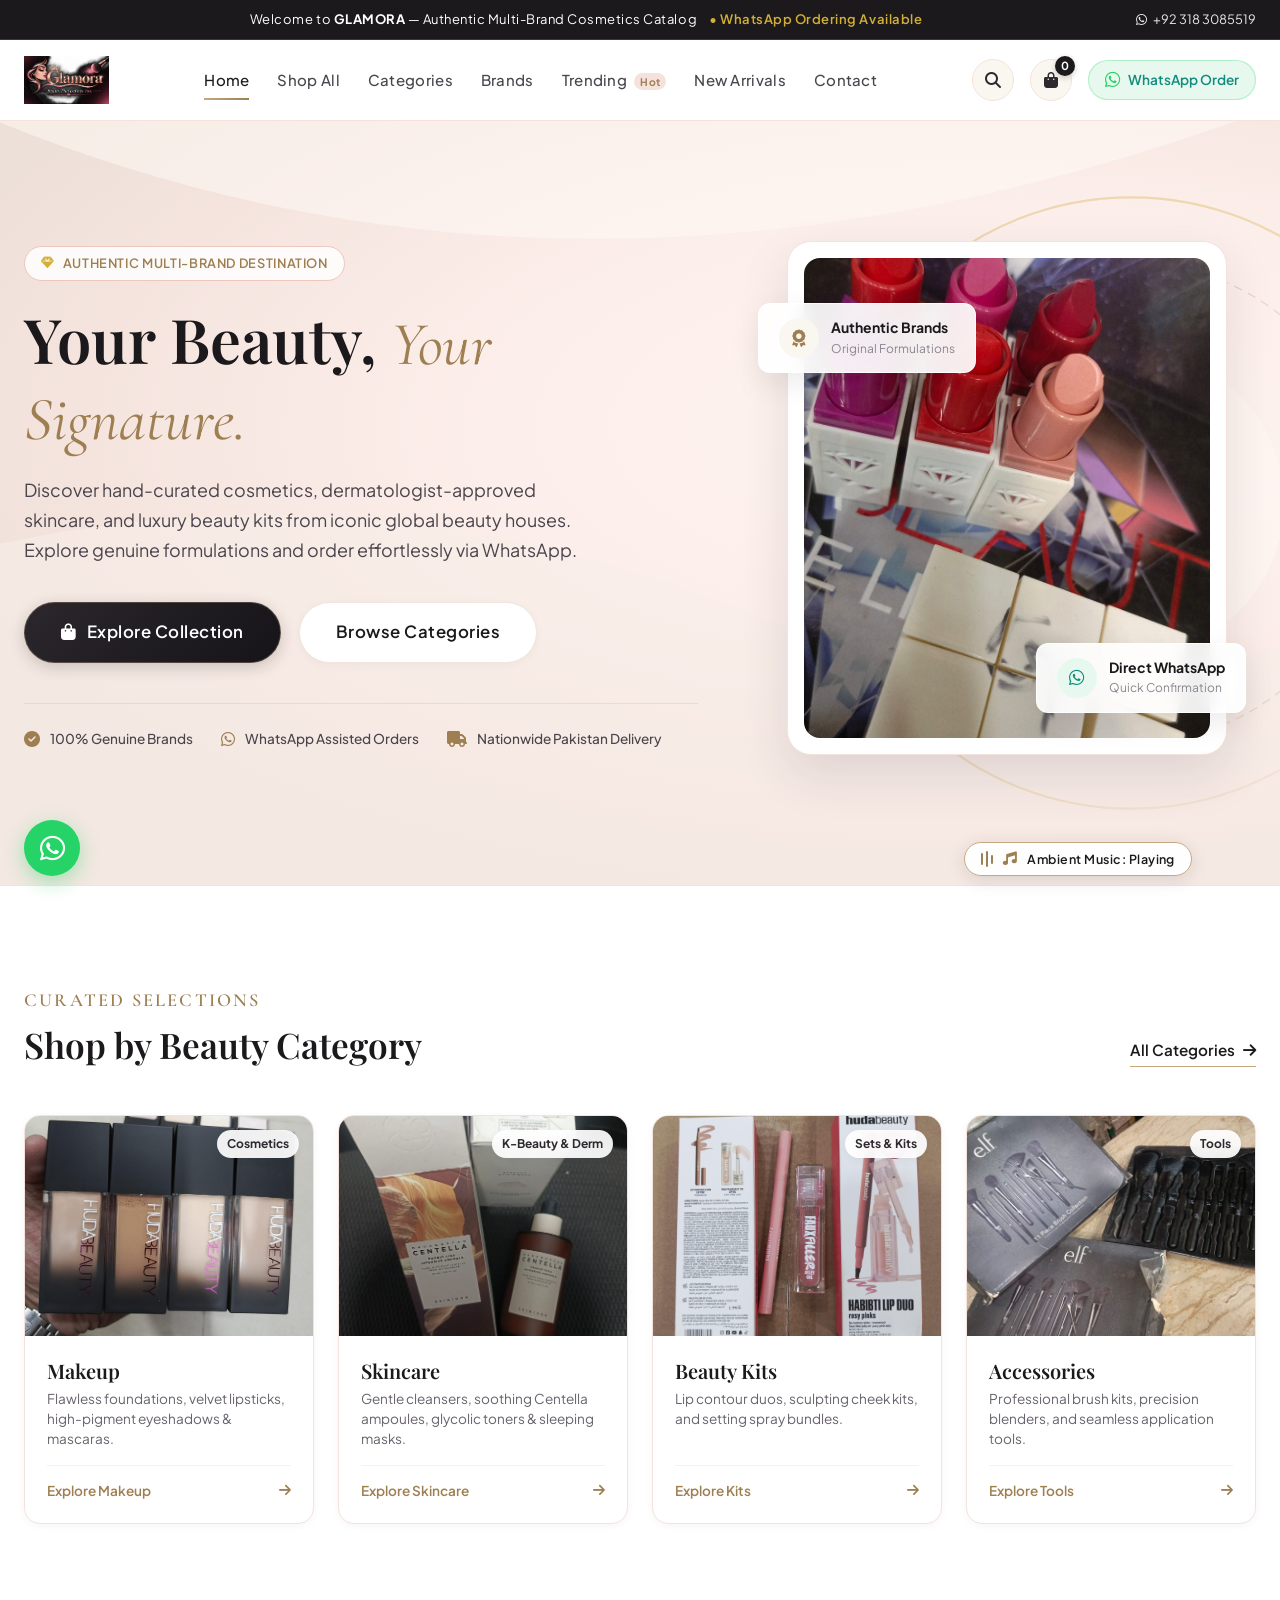
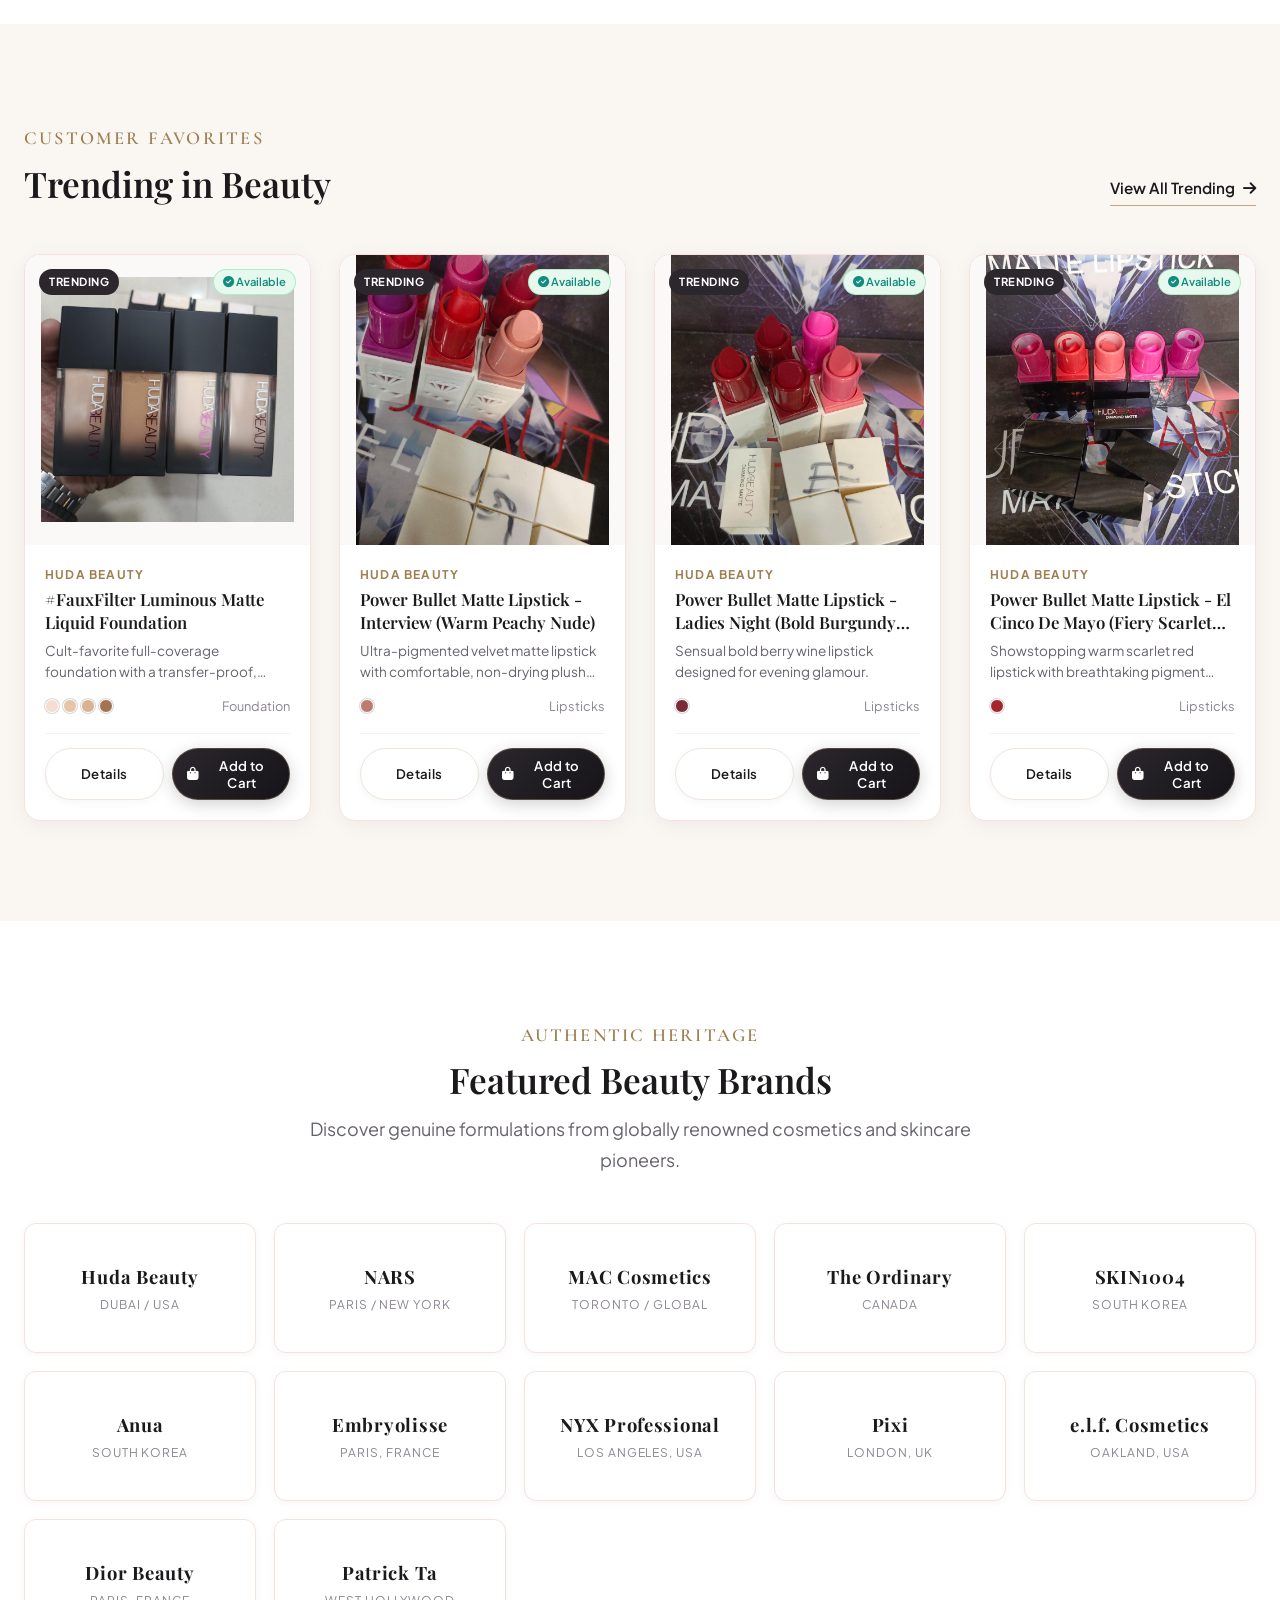
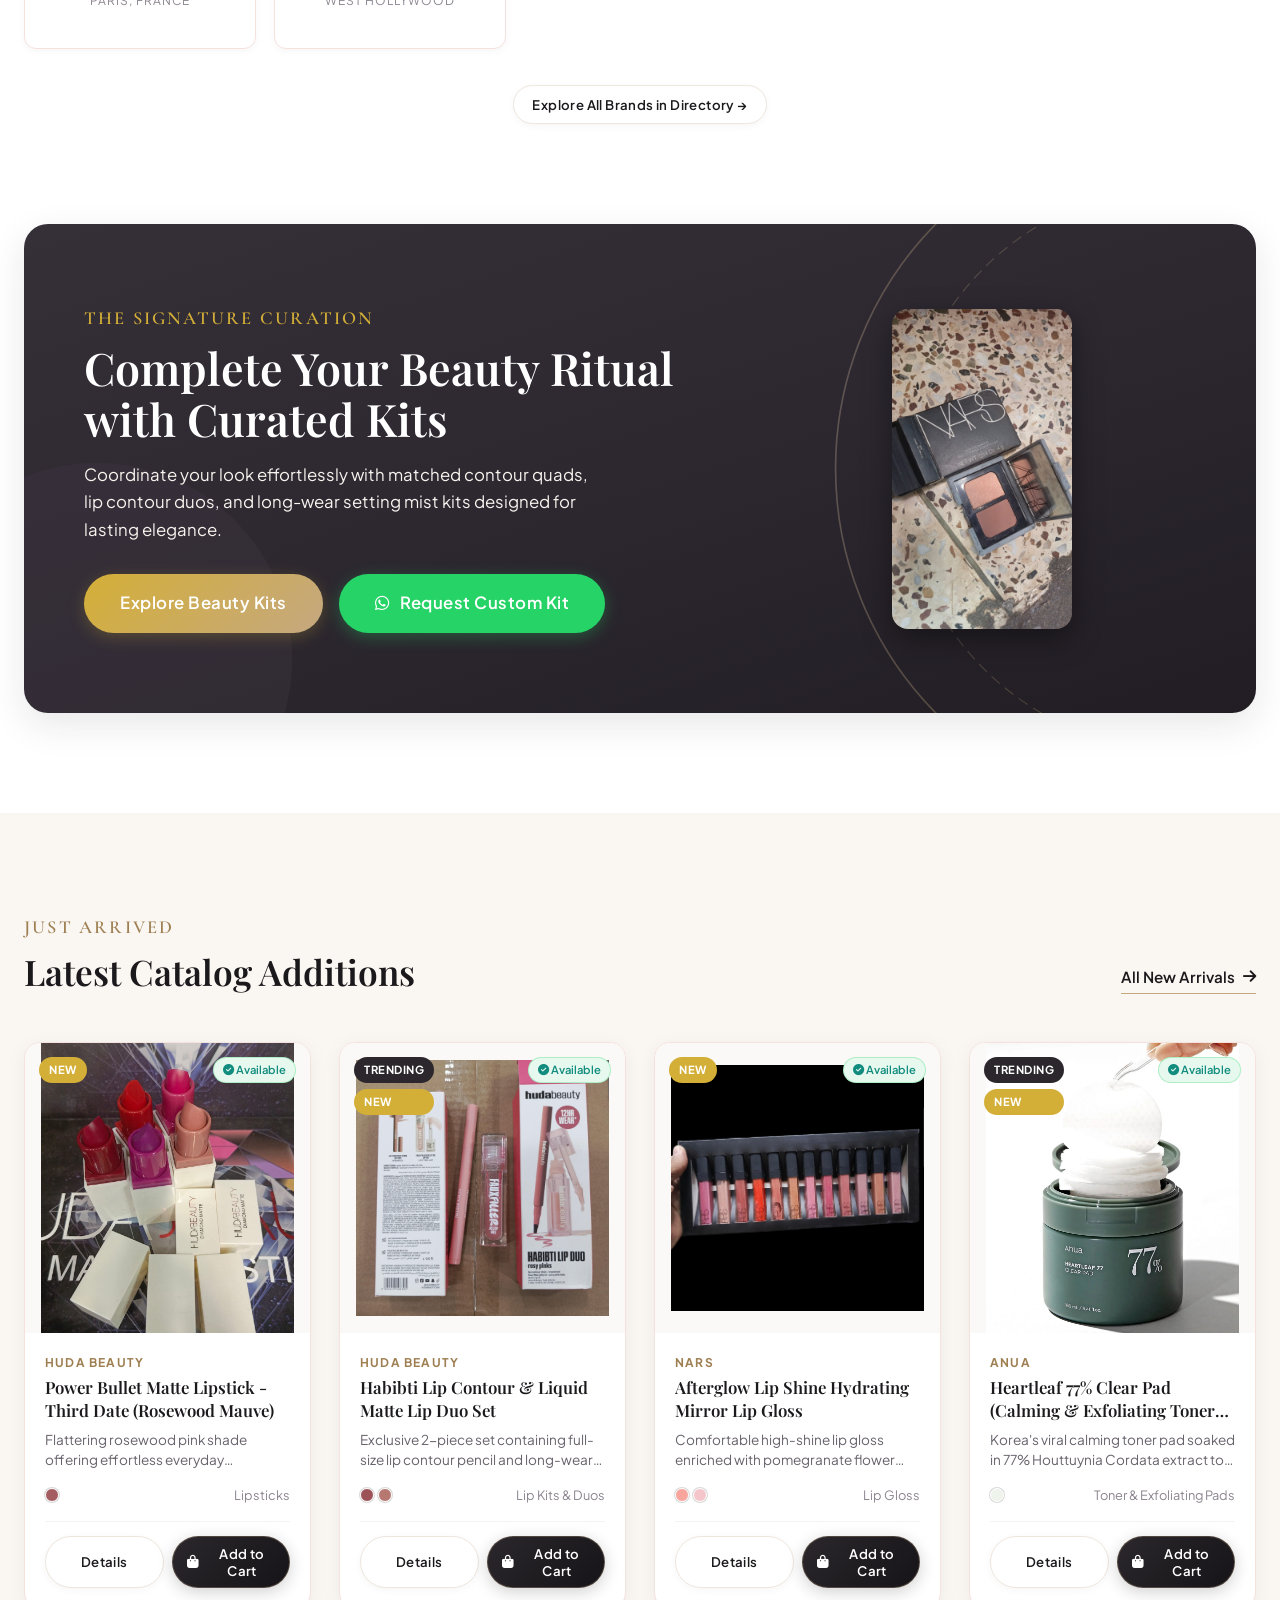
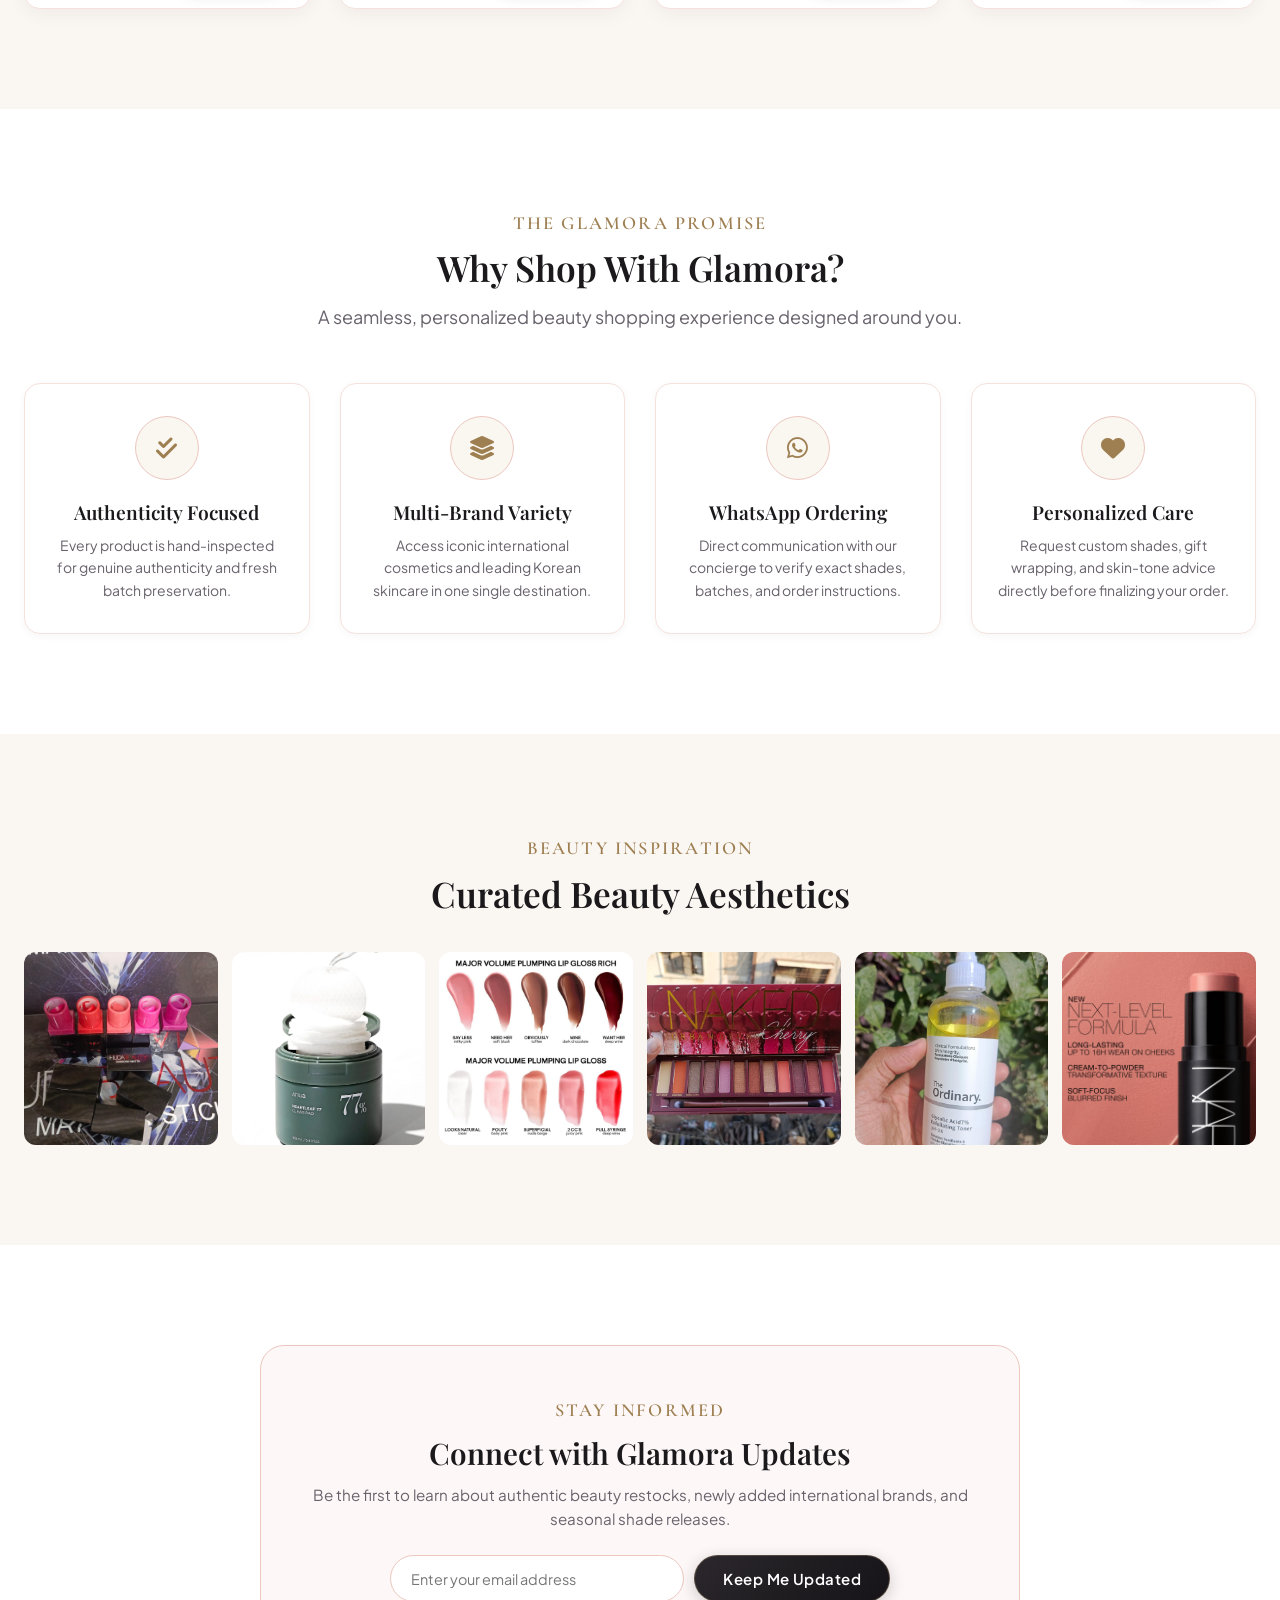
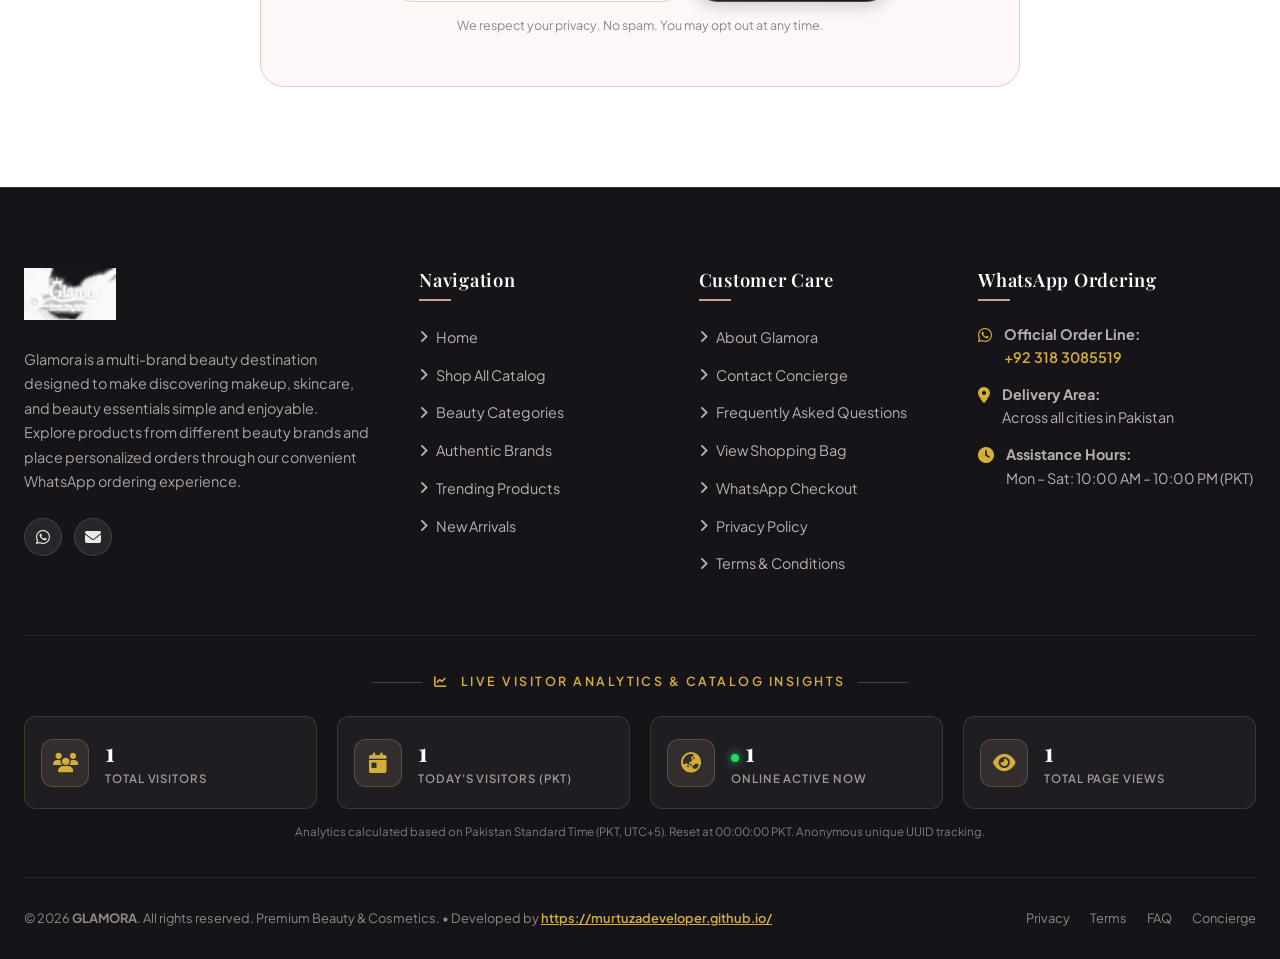
==== index.html @ 82dc7c9f "Deploy Glamora — Premium Beauty & Cosmetics e-commerce website to GitHub Pages" ====
<!DOCTYPE html>
<html lang="en">
<head>
  <meta charset="UTF-8">
  <meta name="viewport" content="width=device-width, initial-scale=1.0">
  <title>GLAMORA &mdash; Discover Your Beauty. Express Your Elegance.</title>
  <meta name="description" content="Glamora is Pakistan's premier multi-brand beauty destination. Explore genuine makeup, skincare, and beauty kits with personalized WhatsApp ordering.">
  <meta name="keywords" content="Glamora, beauty, cosmetics, makeup, skincare, Pakistan cosmetics, Huda Beauty, NARS, L'Oreal, authentic makeup, WhatsApp ordering">
  <meta name="author" content="Glamora Beauty">

  <!-- Open Graph / Social Sharing -->
  <meta property="og:type" content="website">
  <meta property="og:title" content="GLAMORA — Premium Beauty & Cosmetics">
  <meta property="og:description" content="Explore genuine makeup, skincare, and beauty kits with convenient WhatsApp ordering across Pakistan.">
  <meta property="og:image" content="assets/logo/glamora-logo.png">

  <!-- Favicon -->
  <link rel="icon" type="image/svg+xml" href="assets/products/placeholder.svg">

  <!-- Stylesheets -->
  <link rel="stylesheet" href="https://cdnjs.cloudflare.com/ajax/libs/font-awesome/6.5.1/css/all.min.css">
  <link rel="stylesheet" href="css/style.css">
  <link rel="stylesheet" href="css/components.css">
  <link rel="stylesheet" href="css/responsive.css">
  <link rel="stylesheet" href="css/animations.css">
</head>
<body>

  <!-- Announcement Bar -->
  <aside class="announcement-bar" aria-label="Announcement">
    <div class="container">
      <div class="announcement-text">
        <i class="fas fa-sparkles"></i>
        <span>Welcome to <strong>GLAMORA</strong> &mdash; Authentic Multi-Brand Cosmetics Catalog</span>
        <span class="gold-text">&bull; WhatsApp Ordering Available</span>
      </div>
      <div class="announcement-contact">
        <a href="https://wa.me/923183085519" target="_blank" rel="noopener noreferrer">
          <i class="fab fa-whatsapp"></i> +92 318 3085519
        </a>
      </div>
    </div>
  </aside>

  <!-- Site Header & Navigation -->
  <header class="site-header" role="banner">
    <div class="container header-container">
      <!-- Logo -->
      <a href="index.html" class="site-logo" aria-label="Glamora Home">
        <img src="assets/logo/glamora-logo.png" alt="Glamora Beauty" onerror="this.style.display='none'; document.getElementById('logo-fallback').style.display='flex';">
        <div id="logo-fallback" class="logo-fallback-text" style="display: none;">
          <span class="brand-name">GLAMORA</span>
          <span class="brand-tagline">Cosmetics</span>
        </div>
      </a>

      <!-- Desktop Navigation Menu -->
      <nav class="nav-menu" role="navigation" aria-label="Main Navigation">
        <a href="index.html" class="nav-link active">Home</a>
        <a href="shop.html" class="nav-link">Shop All</a>
        <a href="categories.html" class="nav-link">Categories</a>
        <a href="brands.html" class="nav-link">Brands</a>
        <a href="trending.html" class="nav-link">Trending <span class="badge-nav">Hot</span></a>
        <a href="new-arrivals.html" class="nav-link">New Arrivals</a>
        <a href="contact.html" class="nav-link">Contact</a>
      </nav>

      <!-- Header Actions -->
      <div class="header-actions">
        <!-- Search Trigger -->
        <button type="button" class="header-action-btn btn-open-search" aria-label="Search beauty products">
          <i class="fas fa-search"></i>
        </button>

        <!-- Shopping Cart Trigger -->
        <a href="cart.html" class="header-action-btn" aria-label="Shopping Bag">
          <i class="fas fa-shopping-bag"></i>
          <span class="cart-badge">0</span>
        </a>

        <!-- WhatsApp Direct Pill -->
        <a href="https://wa.me/923183085519" target="_blank" rel="noopener noreferrer" class="btn-whatsapp-header" title="Chat on WhatsApp">
          <i class="fab fa-whatsapp"></i>
          <span>WhatsApp Order</span>
        </a>

        <!-- Mobile Hamburger Toggle -->
        <button type="button" class="mobile-nav-toggle" aria-label="Toggle navigation menu">
          <span></span>
          <span></span>
          <span></span>
        </button>
      </div>
    </div>
  </header>

  <!-- Mobile Drawer Overlay -->
  <div class="mobile-drawer-overlay"></div>

  <!-- Hero Section -->
  <section class="hero-section" aria-label="Hero Introduction">
    <div class="container">
      <div class="hero-grid">
        <div class="hero-content">
          <div class="hero-badge">
            <i class="fas fa-gem"></i> Authentic Multi-Brand Destination
          </div>
          <h1 class="hero-title">
            Your Beauty, <em>Your Signature.</em>
          </h1>
          <p class="hero-description">
            Discover hand-curated cosmetics, dermatologist-approved skincare, and luxury beauty kits from iconic global beauty houses. Explore genuine formulations and order effortlessly via WhatsApp.
          </p>
          <div class="hero-actions">
            <a href="shop.html" class="btn btn-primary btn-lg">
              <i class="fas fa-shopping-bag"></i> Explore Collection
            </a>
            <a href="categories.html" class="btn btn-secondary btn-lg">
              Browse Categories
            </a>
          </div>
          <div class="hero-features-strip">
            <div class="hero-feature-item">
              <i class="fas fa-check-circle"></i>
              <span>100% Genuine Brands</span>
            </div>
            <div class="hero-feature-item">
              <i class="fab fa-whatsapp"></i>
              <span>WhatsApp Assisted Orders</span>
            </div>
            <div class="hero-feature-item">
              <i class="fas fa-truck"></i>
              <span>Nationwide Pakistan Delivery</span>
            </div>
          </div>
        </div>

        <div class="hero-visual">
          <div class="hero-image-card">
            <img src="assets/products/makeup/huda-beauty-power-bullet-matte-lipstick-shade-01.jpeg" alt="Glamora Luxury Beauty Presentation" onerror="this.onerror=null; this.src='assets/products/placeholder.svg';">
            
            <!-- Floating Badges -->
            <div class="floating-glass-badge floating-badge-1">
              <div class="floating-icon-wrap gold">
                <i class="fas fa-award"></i>
              </div>
              <div class="floating-text-wrap">
                <h4>Authentic Brands</h4>
                <p>Original Formulations</p>
              </div>
            </div>

            <div class="floating-glass-badge floating-badge-2">
              <div class="floating-icon-wrap green">
                <i class="fab fa-whatsapp"></i>
              </div>
              <div class="floating-text-wrap">
                <h4>Direct WhatsApp</h4>
                <p>Quick Confirmation</p>
              </div>
            </div>
          </div>
        </div>
      </div>
    </div>
  </section>

  <!-- Shop by Category Section -->
  <section class="section" aria-label="Shop by Category">
    <div class="container">
      <div class="section-header-flex">
        <div class="section-header-title">
          <span class="subheading">Curated Selections</span>
          <h2 class="heading-2">Shop by Beauty Category</h2>
        </div>
        <a href="categories.html" class="view-all-link">
          All Categories <i class="fas fa-arrow-right"></i>
        </a>
      </div>

      <div class="category-grid">
        <!-- Makeup -->
        <a href="shop.html?category=makeup" class="category-card">
          <div class="category-image-wrapper">
            <img src="assets/products/makeup/huda-beauty-fauxfilter-luminous-matte-foundation.jpeg" alt="Makeup Collection" loading="lazy">
            <span class="category-badge-count">Cosmetics</span>
          </div>
          <div class="category-card-body">
            <h3 class="category-card-title">Makeup</h3>
            <p class="category-card-tagline">Flawless foundations, velvet lipsticks, high-pigment eyeshadows & mascaras.</p>
            <div class="category-card-footer">
              <span>Explore Makeup</span>
              <i class="fas fa-arrow-right"></i>
            </div>
          </div>
        </a>

        <!-- Skincare -->
        <a href="shop.html?category=skincare" class="category-card">
          <div class="category-image-wrapper">
            <img src="assets/products/skincare/skin1004-centella-probio-cica-ampoule.jpeg" alt="Skincare Formulations" loading="lazy">
            <span class="category-badge-count">K-Beauty & Derm</span>
          </div>
          <div class="category-card-body">
            <h3 class="category-card-title">Skincare</h3>
            <p class="category-card-tagline">Gentle cleansers, soothing Centella ampoules, glycolic toners & sleeping masks.</p>
            <div class="category-card-footer">
              <span>Explore Skincare</span>
              <i class="fas fa-arrow-right"></i>
            </div>
          </div>
        </a>

        <!-- Beauty Kits -->
        <a href="shop.html?category=beauty-kits" class="category-card">
          <div class="category-image-wrapper">
            <img src="assets/products/beauty-kits/huda-beauty-habibti-liquid-matte-lip-duo.jpeg" alt="Beauty Kits & Duos" loading="lazy">
            <span class="category-badge-count">Sets & Kits</span>
          </div>
          <div class="category-card-body">
            <h3 class="category-card-title">Beauty Kits</h3>
            <p class="category-card-tagline">Lip contour duos, sculpting cheek kits, and setting spray bundles.</p>
            <div class="category-card-footer">
              <span>Explore Kits</span>
              <i class="fas fa-arrow-right"></i>
            </div>
          </div>
        </a>

        <!-- Beauty Accessories -->
        <a href="shop.html?category=accessories" class="category-card">
          <div class="category-image-wrapper">
            <img src="assets/products/accessories/elf-professional-brush-kit.jpeg" alt="Beauty Accessories & Brushes" loading="lazy">
            <span class="category-badge-count">Tools</span>
          </div>
          <div class="category-card-body">
            <h3 class="category-card-title">Accessories</h3>
            <p class="category-card-tagline">Professional brush kits, precision blenders, and seamless application tools.</p>
            <div class="category-card-footer">
              <span>Explore Tools</span>
              <i class="fas fa-arrow-right"></i>
            </div>
          </div>
        </a>
      </div>
    </div>
  </section>

  <!-- Trending Products Section -->
  <section class="section section-alt" aria-label="Trending Products">
    <div class="container">
      <div class="section-header-flex">
        <div class="section-header-title">
          <span class="subheading">Customer Favorites</span>
          <h2 class="heading-2">Trending in Beauty</h2>
        </div>
        <a href="trending.html" class="view-all-link">
          View All Trending <i class="fas fa-arrow-right"></i>
        </a>
      </div>

      <div class="product-grid" id="home-trending-grid">
        <!-- Rendered dynamically via js/products.js -->
        <div class="shimmer-skeleton" style="height: 380px; border-radius: var(--radius-lg);"></div>
        <div class="shimmer-skeleton" style="height: 380px; border-radius: var(--radius-lg);"></div>
        <div class="shimmer-skeleton" style="height: 380px; border-radius: var(--radius-lg);"></div>
        <div class="shimmer-skeleton" style="height: 380px; border-radius: var(--radius-lg);"></div>
      </div>
    </div>
  </section>

  <!-- Featured Brands Showcase -->
  <section class="section" aria-label="Featured Brands">
    <div class="container">
      <div class="section-header text-center" style="max-width: 680px; margin: 0 auto 48px;">
        <span class="subheading">Authentic Heritage</span>
        <h2 class="heading-2" style="margin-bottom: 12px;">Featured Beauty Brands</h2>
        <p class="text-lead">Discover genuine formulations from globally renowned cosmetics and skincare pioneers.</p>
      </div>

      <div class="brands-showcase-grid">
        <a href="shop.html?brand=huda-beauty" class="brand-card-item">
          <div class="brand-card-name">Huda Beauty</div>
          <div class="brand-card-origin">Dubai / USA</div>
        </a>
        <a href="shop.html?brand=nars" class="brand-card-item">
          <div class="brand-card-name">NARS</div>
          <div class="brand-card-origin">Paris / New York</div>
        </a>
        <a href="shop.html?brand=mac-cosmetics" class="brand-card-item">
          <div class="brand-card-name">MAC Cosmetics</div>
          <div class="brand-card-origin">Toronto / Global</div>
        </a>
        <a href="shop.html?brand=the-ordinary" class="brand-card-item">
          <div class="brand-card-name">The Ordinary</div>
          <div class="brand-card-origin">Canada</div>
        </a>
        <a href="shop.html?brand=skin1004" class="brand-card-item">
          <div class="brand-card-name">SKIN1004</div>
          <div class="brand-card-origin">South Korea</div>
        </a>
        <a href="shop.html?brand=anua" class="brand-card-item">
          <div class="brand-card-name">Anua</div>
          <div class="brand-card-origin">South Korea</div>
        </a>
        <a href="shop.html?brand=embryolisse" class="brand-card-item">
          <div class="brand-card-name">Embryolisse</div>
          <div class="brand-card-origin">Paris, France</div>
        </a>
        <a href="shop.html?brand=nyx-professional-makeup" class="brand-card-item">
          <div class="brand-card-name">NYX Professional</div>
          <div class="brand-card-origin">Los Angeles, USA</div>
        </a>
        <a href="shop.html?brand=pixi" class="brand-card-item">
          <div class="brand-card-name">Pixi</div>
          <div class="brand-card-origin">London, UK</div>
        </a>
        <a href="shop.html?brand=elf-cosmetics" class="brand-card-item">
          <div class="brand-card-name">e.l.f. Cosmetics</div>
          <div class="brand-card-origin">Oakland, USA</div>
        </a>
        <a href="shop.html?brand=dior" class="brand-card-item">
          <div class="brand-card-name">Dior Beauty</div>
          <div class="brand-card-origin">Paris, France</div>
        </a>
        <a href="shop.html?brand=patrick-ta" class="brand-card-item">
          <div class="brand-card-name">Patrick Ta</div>
          <div class="brand-card-origin">West Hollywood</div>
        </a>
      </div>

      <div style="text-align: center; margin-top: 36px;">
        <a href="brands.html" class="btn btn-secondary btn-sm">Explore All Brands in Directory &rarr;</a>
      </div>
    </div>
  </section>

  <!-- Curated Beauty Collection Banner -->
  <section class="section" style="padding-top: 0;" aria-label="Curated Collection">
    <div class="container">
      <div class="curated-banner">
        <div class="curated-banner-grid">
          <div>
            <span class="subheading" style="color: var(--color-gold-bright);">The Signature Curation</span>
            <h2>Complete Your Beauty Ritual with Curated Kits</h2>
            <p>
              Coordinate your look effortlessly with matched contour quads, lip contour duos, and long-wear setting mist kits designed for lasting elegance.
            </p>
            <div class="curated-banner-actions">
              <a href="shop.html?category=beauty-kits" class="btn btn-gold btn-lg">Explore Beauty Kits</a>
              <a href="https://wa.me/923183085519?text=Hello%20Glamora,%20I%20would%20like%20a%20personalized%20beauty%20kit%20recommendation" target="_blank" rel="noopener noreferrer" class="btn btn-whatsapp btn-lg">
                <i class="fab fa-whatsapp"></i> Request Custom Kit
              </a>
            </div>
          </div>
          <div style="display: flex; justify-content: center;">
            <img src="assets/products/beauty-kits/nars-sculpt-glow-contour-highlight-palette.jpeg" alt="Curated Palette" style="max-height: 320px; border-radius: var(--radius-lg); box-shadow: 0 10px 30px rgba(0,0,0,0.4);" loading="lazy">
          </div>
        </div>
      </div>
    </div>
  </section>

  <!-- New Arrivals Section -->
  <section class="section section-alt" aria-label="New Arrivals">
    <div class="container">
      <div class="section-header-flex">
        <div class="section-header-title">
          <span class="subheading">Just Arrived</span>
          <h2 class="heading-2">Latest Catalog Additions</h2>
        </div>
        <a href="new-arrivals.html" class="view-all-link">
          All New Arrivals <i class="fas fa-arrow-right"></i>
        </a>
      </div>

      <div class="product-grid" id="home-new-arrivals-grid">
        <!-- Rendered dynamically via js/products.js -->
        <div class="shimmer-skeleton" style="height: 380px; border-radius: var(--radius-lg);"></div>
        <div class="shimmer-skeleton" style="height: 380px; border-radius: var(--radius-lg);"></div>
        <div class="shimmer-skeleton" style="height: 380px; border-radius: var(--radius-lg);"></div>
        <div class="shimmer-skeleton" style="height: 380px; border-radius: var(--radius-lg);"></div>
      </div>
    </div>
  </section>

  <!-- Why Shop With Glamora? (Trust Pillars) -->
  <section class="section" aria-label="Why Shop With Glamora">
    <div class="container">
      <div class="section-header text-center" style="max-width: 680px; margin: 0 auto 50px;">
        <span class="subheading">The Glamora Promise</span>
        <h2 class="heading-2" style="margin-bottom: 12px;">Why Shop With Glamora?</h2>
        <p class="text-lead">A seamless, personalized beauty shopping experience designed around you.</p>
      </div>

      <div class="trust-pillars-grid">
        <div class="trust-card">
          <div class="trust-icon-wrap">
            <i class="fas fa-check-double"></i>
          </div>
          <h3>Authenticity Focused</h3>
          <p>Every product is hand-inspected for genuine authenticity and fresh batch preservation.</p>
        </div>

        <div class="trust-card">
          <div class="trust-icon-wrap">
            <i class="fas fa-layer-group"></i>
          </div>
          <h3>Multi-Brand Variety</h3>
          <p>Access iconic international cosmetics and leading Korean skincare in one single destination.</p>
        </div>

        <div class="trust-card">
          <div class="trust-icon-wrap">
            <i class="fab fa-whatsapp"></i>
          </div>
          <h3>WhatsApp Ordering</h3>
          <p>Direct communication with our concierge to verify exact shades, batches, and order instructions.</p>
        </div>

        <div class="trust-card">
          <div class="trust-icon-wrap">
            <i class="fas fa-heart"></i>
          </div>
          <h3>Personalized Care</h3>
          <p>Request custom shades, gift wrapping, and skin-tone advice directly before finalizing your order.</p>
        </div>
      </div>
    </div>
  </section>

  <!-- Visual Social Gallery -->
  <section class="section section-alt" aria-label="Social Gallery">
    <div class="container">
      <div class="section-header text-center" style="margin-bottom: 36px;">
        <span class="subheading">Beauty Inspiration</span>
        <h2 class="heading-2">Curated Beauty Aesthetics</h2>
      </div>

      <div class="insta-gallery-grid">
        <div class="insta-item">
          <img src="assets/products/makeup/huda-beauty-power-bullet-matte-lipstick-shade-07.jpeg" alt="Glamora Look 1" loading="lazy">
          <div class="insta-item-overlay"><i class="fas fa-sparkles"></i></div>
        </div>
        <div class="insta-item">
          <img src="assets/products/skincare/anua-heartleaf-77-clear-pad.jpeg" alt="Glamora Look 2" loading="lazy">
          <div class="insta-item-overlay"><i class="fas fa-sparkles"></i></div>
        </div>
        <div class="insta-item">
          <img src="assets/products/makeup/patrick-ta-major-volume-plumping-lip-gloss-sparkle.jpeg" alt="Glamora Look 3" loading="lazy">
          <div class="insta-item-overlay"><i class="fas fa-sparkles"></i></div>
        </div>
        <div class="insta-item">
          <img src="assets/products/makeup/urban-decay-naked-cherry-eyeshadow-palette.jpeg" alt="Glamora Look 4" loading="lazy">
          <div class="insta-item-overlay"><i class="fas fa-sparkles"></i></div>
        </div>
        <div class="insta-item">
          <img src="assets/products/skincare/the-ordinary-glycolic-acid-7-percent-toner.jpeg" alt="Glamora Look 5" loading="lazy">
          <div class="insta-item-overlay"><i class="fas fa-sparkles"></i></div>
        </div>
        <div class="insta-item">
          <img src="assets/products/makeup/nars-next-level-formula-powder-blush.jpeg" alt="Glamora Look 6" loading="lazy">
          <div class="insta-item-overlay"><i class="fas fa-sparkles"></i></div>
        </div>
      </div>
    </div>
  </section>

  <!-- Newsletter Updates Section -->
  <section class="section" aria-label="Newsletter Updates">
    <div class="container">
      <div class="newsletter-box">
        <span class="subheading">Stay Informed</span>
        <h3>Connect with Glamora Updates</h3>
        <p>Be the first to learn about authentic beauty restocks, newly added international brands, and seasonal shade releases.</p>
        <form class="newsletter-form" id="newsletter-form">
          <input type="email" class="newsletter-input" placeholder="Enter your email address" required aria-label="Email address">
          <button type="submit" class="btn btn-primary">Keep Me Updated</button>
        </form>
        <div class="newsletter-disclaimer">
          We respect your privacy. No spam. You may opt out at any time.
        </div>
      </div>
    </div>
  </section>

  <!-- Site Footer -->
  <footer class="site-footer" role="contentinfo">
    <div class="container">
      <div class="footer-top">
        <!-- Col 1: Brand Info -->
        <div class="footer-brand-col">
          <a href="index.html" class="footer-logo">
            <img src="assets/logo/glamora-logo.png" alt="Glamora Beauty">
          </a>
          <p class="footer-about-text">
            Glamora is a multi-brand beauty destination designed to make discovering makeup, skincare, and beauty essentials simple and enjoyable. Explore products from different beauty brands and place personalized orders through our convenient WhatsApp ordering experience.
          </p>
          <div class="footer-social-links">
            <a href="https://wa.me/923183085519" target="_blank" rel="noopener noreferrer" class="social-link" aria-label="WhatsApp"><i class="fab fa-whatsapp"></i></a>
            <a href="contact.html" class="social-link" aria-label="Contact Concierge"><i class="fas fa-envelope"></i></a>
          </div>
        </div>

        <!-- Col 2: Navigation -->
        <div>
          <h4 class="footer-col-title">Navigation</h4>
          <ul class="footer-nav-list">
            <li><a href="index.html"><i class="fas fa-angle-right"></i> Home</a></li>
            <li><a href="shop.html"><i class="fas fa-angle-right"></i> Shop All Catalog</a></li>
            <li><a href="categories.html"><i class="fas fa-angle-right"></i> Beauty Categories</a></li>
            <li><a href="brands.html"><i class="fas fa-angle-right"></i> Authentic Brands</a></li>
            <li><a href="trending.html"><i class="fas fa-angle-right"></i> Trending Products</a></li>
            <li><a href="new-arrivals.html"><i class="fas fa-angle-right"></i> New Arrivals</a></li>
          </ul>
        </div>

        <!-- Col 3: Customer Care -->
        <div>
          <h4 class="footer-col-title">Customer Care</h4>
          <ul class="footer-nav-list">
            <li><a href="about.html"><i class="fas fa-angle-right"></i> About Glamora</a></li>
            <li><a href="contact.html"><i class="fas fa-angle-right"></i> Contact Concierge</a></li>
            <li><a href="faq.html"><i class="fas fa-angle-right"></i> Frequently Asked Questions</a></li>
            <li><a href="cart.html"><i class="fas fa-angle-right"></i> View Shopping Bag</a></li>
            <li><a href="checkout.html"><i class="fas fa-angle-right"></i> WhatsApp Checkout</a></li>
            <li><a href="privacy.html"><i class="fas fa-angle-right"></i> Privacy Policy</a></li>
            <li><a href="terms.html"><i class="fas fa-angle-right"></i> Terms & Conditions</a></li>
          </ul>
        </div>

        <!-- Col 4: Official Ordering -->
        <div>
          <h4 class="footer-col-title">WhatsApp Ordering</h4>
          <div class="footer-contact-info">
            <div class="footer-contact-item">
              <i class="fab fa-whatsapp"></i>
              <div>
                <strong>Official Order Line:</strong><br>
                <a href="https://wa.me/923183085519" target="_blank" rel="noopener noreferrer" style="color: var(--color-gold-bright); font-weight: 600;">+92 318 3085519</a>
              </div>
            </div>
            <div class="footer-contact-item">
              <i class="fas fa-map-marker-alt"></i>
              <div>
                <strong>Delivery Area:</strong><br>
                Across all cities in Pakistan
              </div>
            </div>
            <div class="footer-contact-item">
              <i class="fas fa-clock"></i>
              <div>
                <strong>Assistance Hours:</strong><br>
                Mon &ndash; Sat: 10:00 AM &ndash; 10:00 PM (PKT)
              </div>
            </div>
          </div>
        </div>
      </div>

      <!-- Live Visitor Statistics Strip (4 Metrics) -->
      <section class="footer-stats-section" aria-label="Live Visitor Statistics">
        <div class="stats-section-title">
          <i class="fas fa-chart-line"></i> Live Visitor Analytics &amp; Catalog Insights
        </div>
        <div class="visitor-stats-grid">
          <!-- Total Visitors -->
          <div class="visitor-stat-card">
            <div class="stat-icon-wrapper">
              <i class="fas fa-users"></i>
            </div>
            <div class="stat-data-wrapper">
              <div class="stat-value" id="stat-total-visitors">--</div>
              <div class="stat-label">Total Visitors</div>
            </div>
          </div>

          <!-- Today's Visitors -->
          <div class="visitor-stat-card">
            <div class="stat-icon-wrapper">
              <i class="fas fa-calendar-day"></i>
            </div>
            <div class="stat-data-wrapper">
              <div class="stat-value" id="stat-today-visitors">--</div>
              <div class="stat-label">Today's Visitors (PKT)</div>
            </div>
          </div>

          <!-- Online Visitors -->
          <div class="visitor-stat-card">
            <div class="stat-icon-wrapper">
              <i class="fas fa-globe-asia"></i>
            </div>
            <div class="stat-data-wrapper">
              <div class="stat-value">
                <span class="stat-indicator"></span><span id="stat-online-visitors">--</span>
              </div>
              <div class="stat-label">Online Active Now</div>
            </div>
          </div>

          <!-- Total Page Views -->
          <div class="visitor-stat-card">
            <div class="stat-icon-wrapper">
              <i class="fas fa-eye"></i>
            </div>
            <div class="stat-data-wrapper">
              <div class="stat-value" id="stat-page-views">--</div>
              <div class="stat-label">Total Page Views</div>
            </div>
          </div>
        </div>
        <p class="stats-timezone-note">
          Analytics calculated based on Pakistan Standard Time (PKT, UTC+5). Reset at 00:00:00 PKT. Anonymous unique UUID tracking.
        </p>
      </section>

      <!-- Footer Bottom -->
      <div class="footer-bottom">
        <div>
          &copy; <span id="footer-year">2026</span> <strong>GLAMORA</strong>. All rights reserved. Premium Beauty &amp; Cosmetics. &bull; Developed by <a href="https://murtuzadeveloper.github.io/" target="_blank" rel="noopener noreferrer" style="color: var(--color-gold-bright); font-weight: 600; text-decoration: underline;">https://murtuzadeveloper.github.io/</a>
        </div>
        <div class="footer-bottom-links">
          <a href="privacy.html">Privacy</a>
          <a href="terms.html">Terms</a>
          <a href="faq.html">FAQ</a>
          <a href="contact.html">Concierge</a>
        </div>
      </div>
    </div>
  </footer>

  <!-- Floating WhatsApp Quick Button -->
  <a href="https://wa.me/923183085519?text=Hello%20Glamora,%20I%20have%20an%20inquiry%20about%20your%20beauty%20collection" target="_blank" rel="noopener noreferrer" class="floating-whatsapp-trigger" aria-label="Direct WhatsApp Chat">
    <i class="fab fa-whatsapp"></i>
    <span class="tooltip-label">Chat with Beauty Concierge</span>
  </a>

  <!-- Mobile Sticky Bottom Bar -->
  <nav class="mobile-bottom-bar" aria-label="Mobile Navigation">
    <a href="index.html" class="mobile-bottom-item active">
      <i class="fas fa-home"></i>
      <span>Home</span>
    </a>
    <a href="shop.html" class="mobile-bottom-item">
      <i class="fas fa-store"></i>
      <span>Shop</span>
    </a>
    <a href="#" class="mobile-bottom-item btn-open-search">
      <i class="fas fa-search"></i>
      <span>Search</span>
    </a>
    <a href="categories.html" class="mobile-bottom-item">
      <i class="fas fa-th-large"></i>
      <span>Categories</span>
    </a>
    <a href="cart.html" class="mobile-bottom-item">
      <i class="fas fa-shopping-bag"></i>
      <span class="cart-badge">0</span>
      <span>Bag</span>
    </a>
  </nav>

  <!-- Search Modal Overlay -->
  <div class="search-modal-overlay" id="search-modal-overlay" role="dialog" aria-modal="true" aria-label="Search Catalog">
    <div class="search-modal-container">
      <div class="search-modal-header">
        <i class="fas fa-search" style="color: var(--color-primary); font-size: 1.1rem;"></i>
        <input type="text" class="search-input-field" id="search-modal-input" placeholder="Search beauty products, genuine brands, shades, or ingredients..." autocomplete="off">
        <button type="button" class="btn-search-clear" id="btn-clear-search" aria-label="Clear Search Input"><i class="fas fa-times"></i></button>
        <button type="button" class="btn-search-close" id="btn-close-search" aria-label="Close Search Dialog"><i class="fas fa-arrow-down"></i></button>
      </div>

      <div class="search-modal-body">
        <!-- Trending Searches -->
        <div class="search-tags-section">
          <div class="search-tags-title">Trending Beauty Searches</div>
          <div class="search-tags-list" id="search-trending-chips"></div>
        </div>

        <!-- Recent Searches -->
        <div class="search-tags-section" id="search-history-wrapper" style="display: none;">
          <div class="search-tags-title">
            <span>Recent Searches</span>
            <button type="button" id="btn-clear-history" style="font-size: 0.72rem; color: var(--color-primary-dark); cursor: pointer; text-decoration: underline;">Clear</button>
          </div>
          <div class="search-tags-list" id="search-history-chips"></div>
        </div>

        <!-- Live Results Container -->
        <div id="search-live-results"></div>
      </div>
    </div>
  </div>

  <!-- Scripts -->
  <script src="js/config/visitor-counter-config.js"></script>
  <script src="js/visitor-counter.js"></script>
  <script src="js/whatsapp.js"></script>
  <script src="js/cart.js"></script>
  <script src="js/products.js"></script>
  <script src="js/search.js"></script>
  <script src="js/audio-player.js"></script>
  <script src="js/app.js"></script>

  <!-- Homepage Dynamic Loader -->
  <script>
    document.addEventListener('DOMContentLoaded', async () => {
      try {
        const trendingGrid = document.getElementById('home-trending-grid');
        const newGrid = document.getElementById('home-new-arrivals-grid');
        
        const trending = await window.GlamoraProducts.getTrending(4);
        const newArrivals = await window.GlamoraProducts.getNewArrivals(4);

        if (trendingGrid) window.GlamoraProducts.renderGrid(trending, trendingGrid);
        if (newGrid) window.GlamoraProducts.renderGrid(newArrivals, newGrid);
      } catch (err) {
        console.error('Error loading homepage products:', err);
      }
    });
  </script>
  <!-- Background Ambient Music Element -->
  <audio id="glamora-bg-audio" src="assets/audio/background-music.mp3" autoplay loop preload="auto"></audio>
</body>
</html>
---- css/style.css ----
/* ==========================================================================
   GLAMORA — PREMIUM BEAUTY & COSMETICS DESIGN SYSTEM
   Theme: Elegant Blush, Warm Ivory, Champagne Beige, Subtle Gold & Charcoal
   ========================================================================== */

@import url('https://fonts.googleapis.com/css2?family=Cormorant+Garamond:ital,wght@0,400;0,500;0,600;0,700;1,400&family=Playfair+Display:ital,wght@0,500;0,600;0,700;1,400;1,600&family=Plus+Jakarta+Sans:wght@300;400;500;600;700&display=swap');

:root {
  /* Core Brand Colors */
  --color-primary: #c5a880;
  --color-primary-dark: #9e7f52;
  --color-primary-light: #e4cbb0;
  
  --color-gold: #c5a880;
  --color-gold-bright: #d4af37;
  --color-gold-subtle: #eeddc8;
  
  --color-blush-50: #fdf8f7;
  --color-blush-100: #fbf1ef;
  --color-blush-200: #f5e2dd;
  --color-blush-300: #ecc7bf;
  --color-blush-400: #dc9d93;

  --color-ivory: #faf6f0;
  --color-ivory-light: #fefcf9;
  --color-champagne: #efe6dd;
  --color-champagne-light: #f7f3ee;
  
  --color-bg: #ffffff;
  --color-bg-alt: #faf6f2;
  --color-bg-card: #ffffff;
  --color-bg-card-subtle: #fbf9f7;
  
  /* Typography Colors */
  --color-charcoal-900: #1b191c;
  --color-charcoal-800: #2d292f;
  --color-charcoal-700: #4a454d;
  --color-charcoal-600: #68626c;
  --color-charcoal-500: #8c8590;
  --color-charcoal-400: #b0a9b4;
  --color-charcoal-200: #e7e4e9;
  --color-charcoal-100: #f4f2f5;

  /* Accent & Functional Colors */
  --color-whatsapp: #25D366;
  --color-whatsapp-dark: #128C7E;
  --color-whatsapp-light: #e7f9ee;
  --color-success: #2e7d32;
  --color-warning: #b26a00;
  --color-danger: #c62828;
  --color-info: #1565c0;

  /* Typography Scale */
  --font-serif: 'Playfair Display', Georgia, 'Times New Roman', serif;
  --font-sans: 'Plus Jakarta Sans', -apple-system, BlinkMacSystemFont, 'Segoe UI', Roboto, sans-serif;
  --font-accent: 'Cormorant Garamond', Georgia, serif;

  /* Border Radii */
  --radius-xs: 4px;
  --radius-sm: 8px;
  --radius-md: 12px;
  --radius-lg: 16px;
  --radius-xl: 24px;
  --radius-pill: 9999px;

  /* Shadows */
  --shadow-sm: 0 2px 8px rgba(35, 25, 30, 0.04);
  --shadow-md: 0 6px 20px rgba(35, 25, 30, 0.07);
  --shadow-lg: 0 12px 36px rgba(35, 25, 30, 0.1);
  --shadow-hover: 0 16px 40px rgba(197, 168, 128, 0.18);
  --shadow-card: 0 4px 20px rgba(35, 25, 30, 0.05);

  /* Transitions */
  --transition-fast: 0.18s ease;
  --transition-normal: 0.3s cubic-bezier(0.2, 0, 0, 1);
  --transition-smooth: 0.4s cubic-bezier(0.16, 1, 0.3, 1);

  /* Layout */
  --header-height: 80px;
  --announcement-height: 40px;
  --container-max: 1320px;
}

/* ==========================================================================
   CSS RESET & BASE
   ========================================================================== */

*, *::before, *::after {
  box-sizing: border-box;
  margin: 0;
  padding: 0;
}

html {
  font-size: 16px;
  scroll-behavior: smooth;
  -webkit-font-smoothing: antialiased;
  -moz-osx-font-smoothing: grayscale;
}

body {
  font-family: var(--font-sans);
  color: var(--color-charcoal-800);
  background-color: var(--color-bg);
  line-height: 1.6;
  overflow-x: hidden;
  position: relative;
}

img {
  max-width: 100%;
  height: auto;
  display: block;
}

a {
  color: inherit;
  text-decoration: none;
  transition: color var(--transition-fast);
}

button, input, select, textarea {
  font-family: inherit;
  font-size: inherit;
  color: inherit;
  border: none;
  outline: none;
}

button {
  cursor: pointer;
  background: none;
}

ul, ol {
  list-style: none;
}

/* Container */
.container {
  width: 100%;
  max-width: var(--container-max);
  margin-left: auto;
  margin-right: auto;
  padding-left: 24px;
  padding-right: 24px;
}

.container-narrow {
  max-width: 900px;
  margin-left: auto;
  margin-right: auto;
}

/* Typography Helpers */
h1, h2, h3, h4, h5, h6 {
  font-family: var(--font-serif);
  color: var(--color-charcoal-900);
  font-weight: 600;
  line-height: 1.25;
}

.heading-display {
  font-size: clamp(2.4rem, 4.5vw, 4rem);
  font-weight: 600;
  letter-spacing: -0.02em;
}

.heading-1 {
  font-size: clamp(2rem, 3.5vw, 2.75rem);
}

.heading-2 {
  font-size: clamp(1.6rem, 2.8vw, 2.2rem);
}

.heading-3 {
  font-size: clamp(1.25rem, 2vw, 1.6rem);
}

.subheading {
  font-family: var(--font-accent);
  font-size: 1.15rem;
  letter-spacing: 0.12em;
  text-transform: uppercase;
  color: var(--color-primary-dark);
  font-weight: 600;
  display: inline-block;
  margin-bottom: 8px;
}

.text-lead {
  font-size: 1.125rem;
  color: var(--color-charcoal-600);
  line-height: 1.7;
}

.text-muted {
  color: var(--color-charcoal-500);
  font-size: 0.9rem;
}

.text-center { text-align: center; }
.text-left { text-align: left; }
.text-right { text-align: right; }

/* ==========================================================================
   ANNOUNCEMENT BAR
   ========================================================================== */

.announcement-bar {
  background-color: var(--color-charcoal-900);
  color: #fff;
  font-size: 0.8125rem;
  height: var(--announcement-height);
  display: flex;
  align-items: center;
  justify-content: center;
  position: relative;
  z-index: 101;
  overflow: hidden;
  border-bottom: 1px solid rgba(197, 168, 128, 0.2);
}

.announcement-bar .container {
  display: flex;
  align-items: center;
  justify-content: space-between;
}

.announcement-text {
  display: flex;
  align-items: center;
  gap: 12px;
  letter-spacing: 0.04em;
  font-weight: 400;
  margin: 0 auto;
}

.announcement-text span.gold-text {
  color: var(--color-gold-bright);
  font-weight: 600;
}

.announcement-text i {
  color: var(--color-gold-bright);
  font-size: 0.85rem;
}

.announcement-contact {
  display: flex;
  align-items: center;
  gap: 16px;
  font-size: 0.8rem;
}

.announcement-contact a {
  color: #fff;
  display: inline-flex;
  align-items: center;
  gap: 6px;
  opacity: 0.9;
}

.announcement-contact a:hover {
  opacity: 1;
  color: var(--color-gold-bright);
}

/* ==========================================================================
   NAVIGATION HEADER
   ========================================================================== */

.site-header {
  position: sticky;
  top: 0;
  background-color: rgba(255, 255, 255, 0.96);
  backdrop-filter: blur(12px);
  -webkit-backdrop-filter: blur(12px);
  z-index: 100;
  border-bottom: 1px solid var(--color-blush-200);
  transition: all var(--transition-normal);
}

.site-header.is-scrolled {
  box-shadow: 0 4px 20px rgba(35, 25, 30, 0.08);
  background-color: rgba(255, 255, 255, 0.98);
}

.header-container {
  display: flex;
  align-items: center;
  justify-content: space-between;
  height: var(--header-height);
  gap: 24px;
}

/* Logo */
.site-logo {
  display: flex;
  align-items: center;
  gap: 10px;
  flex-shrink: 0;
}

.site-logo img {
  height: 48px;
  width: auto;
  object-fit: contain;
  transition: transform var(--transition-fast);
}

.site-logo:hover img {
  transform: scale(1.02);
}

.logo-fallback-text {
  display: flex;
  flex-direction: column;
}

.logo-fallback-text .brand-name {
  font-family: var(--font-serif);
  font-size: 1.6rem;
  font-weight: 700;
  letter-spacing: 0.15em;
  color: var(--color-charcoal-900);
  line-height: 1;
}

.logo-fallback-text .brand-tagline {
  font-size: 0.65rem;
  letter-spacing: 0.2em;
  color: var(--color-primary-dark);
  text-transform: uppercase;
  font-weight: 600;
}

/* Nav Links */
.nav-menu {
  display: flex;
  align-items: center;
  gap: 28px;
}

.nav-link {
  font-size: 0.9375rem;
  font-weight: 500;
  color: var(--color-charcoal-700);
  padding: 8px 0;
  position: relative;
  letter-spacing: 0.02em;
  transition: color var(--transition-fast);
}

.nav-link::after {
  content: '';
  position: absolute;
  bottom: 0;
  left: 0;
  width: 0%;
  height: 2px;
  background: linear-gradient(90deg, var(--color-gold), var(--color-primary-dark));
  transition: width var(--transition-normal);
}

.nav-link:hover,
.nav-link.active {
  color: var(--color-charcoal-900);
}

.nav-link:hover::after,
.nav-link.active::after {
  width: 100%;
}

.nav-link .badge-nav {
  font-size: 0.65rem;
  background-color: var(--color-blush-200);
  color: var(--color-primary-dark);
  font-weight: 700;
  padding: 2px 6px;
  border-radius: 10px;
  margin-left: 4px;
  vertical-align: middle;
}

/* Header Actions */
.header-actions {
  display: flex;
  align-items: center;
  gap: 16px;
}

.header-action-btn {
  display: inline-flex;
  align-items: center;
  justify-content: center;
  width: 42px;
  height: 42px;
  border-radius: 50%;
  color: var(--color-charcoal-800);
  background-color: var(--color-ivory);
  border: 1px solid var(--color-blush-200);
  transition: all var(--transition-fast);
  position: relative;
  font-size: 1rem;
}

.header-action-btn:hover {
  background-color: var(--color-blush-100);
  color: var(--color-primary-dark);
  border-color: var(--color-primary-light);
  transform: translateY(-2px);
}

/* Cart Badge */
.cart-badge {
  position: absolute;
  top: -4px;
  right: -4px;
  background-color: var(--color-charcoal-900);
  color: #fff;
  font-size: 0.7rem;
  font-weight: 700;
  min-width: 20px;
  height: 20px;
  border-radius: 10px;
  display: flex;
  align-items: center;
  justify-content: center;
  padding: 0 4px;
  box-shadow: 0 2px 6px rgba(0, 0, 0, 0.2);
  transition: transform var(--transition-fast);
}

.cart-badge.has-items {
  background: linear-gradient(135deg, var(--color-primary-dark), #94534a);
  animation: pulseBadge 1.2s ease infinite;
}

@keyframes pulseBadge {
  0% { transform: scale(1); }
  50% { transform: scale(1.1); }
  100% { transform: scale(1); }
}

/* WhatsApp Header Direct CTA */
.btn-whatsapp-header {
  display: inline-flex;
  align-items: center;
  gap: 8px;
  background-color: var(--color-whatsapp-light);
  color: var(--color-whatsapp-dark);
  border: 1px solid rgba(37, 211, 102, 0.3);
  padding: 8px 16px;
  border-radius: var(--radius-pill);
  font-size: 0.85rem;
  font-weight: 600;
  transition: all var(--transition-fast);
}

.btn-whatsapp-header i {
  font-size: 1.1rem;
  color: var(--color-whatsapp);
}

.btn-whatsapp-header:hover {
  background-color: var(--color-whatsapp);
  color: #fff;
  border-color: var(--color-whatsapp);
  box-shadow: 0 4px 14px rgba(37, 211, 102, 0.25);
}

.btn-whatsapp-header:hover i {
  color: #fff;
}

/* Mobile Hamburger Toggle */
.mobile-nav-toggle {
  display: none;
  flex-direction: column;
  justify-content: space-around;
  width: 32px;
  height: 32px;
  background: transparent;
  padding: 4px;
  z-index: 102;
}

.mobile-nav-toggle span {
  width: 100%;
  height: 2px;
  background-color: var(--color-charcoal-900);
  border-radius: 2px;
  transition: all var(--transition-fast);
}

/* ==========================================================================
   BUTTONS & CTAS
   ========================================================================== */

.btn {
  display: inline-flex;
  align-items: center;
  justify-content: center;
  gap: 10px;
  padding: 13px 28px;
  border-radius: var(--radius-pill);
  font-weight: 600;
  font-size: 0.9375rem;
  letter-spacing: 0.03em;
  transition: all var(--transition-normal);
  text-align: center;
  position: relative;
  overflow: hidden;
}

.btn-primary {
  background: linear-gradient(135deg, #2b272c, #161418);
  color: #fff;
  box-shadow: 0 4px 16px rgba(27, 25, 28, 0.2);
  border: 1px solid rgba(197, 168, 128, 0.3);
}

.btn-primary:hover {
  background: linear-gradient(135deg, var(--color-primary-dark), #735933);
  color: #fff;
  box-shadow: 0 6px 20px rgba(162, 125, 76, 0.3);
  transform: translateY(-2px);
}

.btn-secondary {
  background-color: #fff;
  color: var(--color-charcoal-900);
  border: 1px solid var(--color-champagne);
  box-shadow: var(--shadow-sm);
}

.btn-secondary:hover {
  background-color: var(--color-ivory);
  border-color: var(--color-primary);
  color: var(--color-primary-dark);
  transform: translateY(-2px);
  box-shadow: var(--shadow-md);
}

.btn-gold {
  background: linear-gradient(135deg, #d4af37, #c5a880);
  color: #fff;
  box-shadow: 0 4px 16px rgba(212, 175, 55, 0.25);
}

.btn-gold:hover {
  background: linear-gradient(135deg, #c5a880, #a9895c);
  color: #fff;
  transform: translateY(-2px);
  box-shadow: 0 6px 22px rgba(197, 168, 128, 0.35);
}

.btn-whatsapp {
  background-color: var(--color-whatsapp);
  color: #fff;
  box-shadow: 0 4px 16px rgba(37, 211, 102, 0.3);
}

.btn-whatsapp:hover {
  background-color: var(--color-whatsapp-dark);
  color: #fff;
  transform: translateY(-2px);
  box-shadow: 0 6px 20px rgba(18, 140, 126, 0.4);
}

.btn-outline-dark {
  border: 1.5px solid var(--color-charcoal-900);
  color: var(--color-charcoal-900);
  background: transparent;
}

.btn-outline-dark:hover {
  background-color: var(--color-charcoal-900);
  color: #fff;
  transform: translateY(-2px);
}

.btn-sm {
  padding: 8px 18px;
  font-size: 0.825rem;
}

.btn-lg {
  padding: 16px 36px;
  font-size: 1.05rem;
}

.btn-block {
  width: 100%;
}

.btn:disabled, .btn.disabled {
  opacity: 0.55;
  cursor: not-allowed;
  pointer-events: none;
}

/* ==========================================================================
   HERO SECTION
   ========================================================================== */

.hero-section {
  position: relative;
  background: var(--color-blush-50) url('../assets/banners/hero-banner.svg') no-repeat center center / cover;
  padding: clamp(60px, 10vw, 120px) 0 clamp(70px, 11vw, 130px);
  overflow: hidden;
  border-bottom: 1px solid var(--color-blush-200);
}

.hero-grid {
  display: grid;
  grid-template-columns: 1.15fr 0.85fr;
  align-items: center;
  gap: 60px;
}

.hero-content {
  position: relative;
  z-index: 2;
}

.hero-badge {
  display: inline-flex;
  align-items: center;
  gap: 8px;
  padding: 6px 16px;
  background: rgba(255, 255, 255, 0.85);
  border: 1px solid var(--color-blush-300);
  border-radius: var(--radius-pill);
  font-size: 0.8rem;
  font-weight: 600;
  color: var(--color-primary-dark);
  margin-bottom: 24px;
  letter-spacing: 0.05em;
  text-transform: uppercase;
}

.hero-badge i {
  color: var(--color-gold-bright);
}

.hero-title {
  font-size: clamp(2.4rem, 4.8vw, 4.2rem);
  font-weight: 600;
  line-height: 1.12;
  margin-bottom: 20px;
  color: var(--color-charcoal-900);
}

.hero-title em {
  font-family: var(--font-accent);
  font-style: italic;
  font-weight: 400;
  color: var(--color-primary-dark);
}

.hero-description {
  font-size: clamp(1.05rem, 1.4vw, 1.25rem);
  color: var(--color-charcoal-700);
  line-height: 1.7;
  margin-bottom: 36px;
  max-width: 580px;
}

.hero-actions {
  display: flex;
  align-items: center;
  gap: 18px;
  flex-wrap: wrap;
  margin-bottom: 40px;
}

.hero-features-strip {
  display: flex;
  align-items: center;
  gap: 28px;
  padding-top: 24px;
  border-top: 1px solid rgba(197, 168, 128, 0.25);
}

.hero-feature-item {
  display: flex;
  align-items: center;
  gap: 10px;
  font-size: 0.85rem;
  font-weight: 500;
  color: var(--color-charcoal-700);
}

.hero-feature-item i {
  color: var(--color-primary-dark);
  font-size: 1rem;
}

/* Hero Showcase Visual */
.hero-visual {
  position: relative;
  display: flex;
  align-items: center;
  justify-content: center;
}

.hero-image-card {
  position: relative;
  background: #ffffff;
  padding: 16px;
  border-radius: var(--radius-xl);
  box-shadow: 0 20px 50px rgba(45, 41, 47, 0.12);
  border: 1px solid var(--color-blush-200);
  max-width: 440px;
  width: 100%;
}

.hero-image-card img {
  border-radius: var(--radius-lg);
  width: 100%;
  height: 480px;
  object-fit: cover;
  object-position: center;
}

/* Floating Badges */
.floating-glass-badge {
  position: absolute;
  background: rgba(255, 255, 255, 0.92);
  backdrop-filter: blur(10px);
  -webkit-backdrop-filter: blur(10px);
  border: 1px solid rgba(255, 255, 255, 0.8);
  border-radius: var(--radius-md);
  padding: 14px 20px;
  box-shadow: 0 10px 30px rgba(0, 0, 0, 0.08);
  display: flex;
  align-items: center;
  gap: 12px;
  animation: floatAnim 4s ease-in-out infinite;
}

.floating-badge-1 {
  top: 12%;
  left: -30px;
}

.floating-badge-2 {
  bottom: 8%;
  right: -20px;
  animation-delay: -2s;
}

@keyframes floatAnim {
  0%, 100% { transform: translateY(0); }
  50% { transform: translateY(-8px); }
}

.floating-icon-wrap {
  width: 40px;
  height: 40px;
  border-radius: 50%;
  display: flex;
  align-items: center;
  justify-content: center;
  font-size: 1.1rem;
}

.floating-icon-wrap.gold {
  background-color: var(--color-ivory);
  color: var(--color-primary-dark);
}

.floating-icon-wrap.green {
  background-color: var(--color-whatsapp-light);
  color: var(--color-whatsapp-dark);
}

.floating-text-wrap h4 {
  font-family: var(--font-sans);
  font-size: 0.875rem;
  font-weight: 700;
  margin-bottom: 2px;
  color: var(--color-charcoal-900);
}

.floating-text-wrap p {
  font-size: 0.75rem;
  color: var(--color-charcoal-500);
  margin: 0;
}

/* ==========================================================================
   SECTION COMMON STYLES
   ========================================================================== */

.section {
  padding: clamp(60px, 8vw, 100px) 0;
  position: relative;
}

.section-alt {
  background-color: var(--color-bg-alt);
}

.section-header {
  margin-bottom: 48px;
}

.section-header-flex {
  display: flex;
  align-items: flex-end;
  justify-content: space-between;
  gap: 20px;
  margin-bottom: 48px;
  flex-wrap: wrap;
}

.section-header-title {
  max-width: 650px;
}

.view-all-link {
  display: inline-flex;
  align-items: center;
  gap: 8px;
  font-weight: 600;
  font-size: 0.95rem;
  color: var(--color-charcoal-900);
  padding-bottom: 4px;
  border-bottom: 1.5px solid var(--color-gold);
  transition: all var(--transition-fast);
}

.view-all-link:hover {
  color: var(--color-primary-dark);
  gap: 12px;
}

/* ==========================================================================
   CATEGORY CARDS
   ========================================================================== */

.category-grid {
  display: grid;
  grid-template-columns: repeat(auto-fill, minmax(260px, 1fr));
  gap: 24px;
}

.category-card {
  position: relative;
  border-radius: var(--radius-lg);
  overflow: hidden;
  background-color: #fff;
  border: 1px solid var(--color-blush-200);
  box-shadow: var(--shadow-sm);
  transition: all var(--transition-normal);
  display: flex;
  flex-direction: column;
}

.category-card:hover {
  transform: translateY(-6px);
  box-shadow: var(--shadow-hover);
  border-color: var(--color-primary-light);
}

.category-image-wrapper {
  position: relative;
  height: 220px;
  background: var(--color-ivory);
  overflow: hidden;
  display: flex;
  align-items: center;
  justify-content: center;
}

.category-image-wrapper img {
  width: 100%;
  height: 100%;
  object-fit: cover;
  transition: transform var(--transition-smooth);
}

.category-card:hover .category-image-wrapper img {
  transform: scale(1.08);
}

.category-badge-count {
  position: absolute;
  top: 14px;
  right: 14px;
  background: rgba(255, 255, 255, 0.92);
  backdrop-filter: blur(8px);
  padding: 4px 10px;
  border-radius: var(--radius-pill);
  font-size: 0.75rem;
  font-weight: 700;
  color: var(--color-charcoal-800);
  box-shadow: var(--shadow-sm);
}

.category-card-body {
  padding: 22px;
  display: flex;
  flex-direction: column;
  flex-grow: 1;
}

.category-card-title {
  font-size: 1.25rem;
  margin-bottom: 6px;
  color: var(--color-charcoal-900);
}

.category-card-tagline {
  font-size: 0.85rem;
  color: var(--color-charcoal-600);
  margin-bottom: 16px;
  flex-grow: 1;
  line-height: 1.45;
}

.category-card-footer {
  display: flex;
  align-items: center;
  justify-content: space-between;
  padding-top: 14px;
  border-top: 1px solid var(--color-charcoal-100);
  font-size: 0.85rem;
  font-weight: 600;
  color: var(--color-primary-dark);
}

/* ==========================================================================
   PRODUCT CARDS & GRIDS
   ========================================================================== */

.product-grid {
  display: grid;
  grid-template-columns: repeat(auto-fill, minmax(280px, 1fr));
  gap: 28px;
}

.product-card {
  background-color: var(--color-bg-card);
  border-radius: var(--radius-lg);
  border: 1px solid var(--color-blush-200);
  box-shadow: var(--shadow-card);
  transition: all var(--transition-normal);
  display: flex;
  flex-direction: column;
  position: relative;
  overflow: hidden;
}

.product-card:hover {
  transform: translateY(-6px);
  box-shadow: var(--shadow-hover);
  border-color: var(--color-primary-light);
}

/* Product Card Media */
.product-card-media {
  position: relative;
  background-color: var(--color-bg-card-subtle);
  padding: 16px;
  height: 290px;
  display: flex;
  align-items: center;
  justify-content: center;
  overflow: hidden;
}

.product-card-media img {
  max-height: 100%;
  max-width: 100%;
  object-fit: contain;
  transition: transform var(--transition-smooth);
}

.product-card:hover .product-card-media img {
  transform: scale(1.05);
}

/* Badges on card */
.product-badge-group {
  position: absolute;
  top: 14px;
  left: 14px;
  display: flex;
  flex-direction: column;
  gap: 6px;
  z-index: 2;
}

.product-badge {
  font-size: 0.7rem;
  font-weight: 700;
  letter-spacing: 0.05em;
  text-transform: uppercase;
  padding: 4px 10px;
  border-radius: var(--radius-pill);
}

.badge-trending {
  background-color: #2b272c;
  color: #fff;
}

.badge-new {
  background-color: var(--color-gold-bright);
  color: #fff;
}

.badge-availability {
  position: absolute;
  top: 14px;
  right: 14px;
  font-size: 0.7rem;
  font-weight: 600;
  padding: 3px 9px;
  border-radius: var(--radius-pill);
  z-index: 2;
}

.avail-in-stock {
  background-color: var(--color-whatsapp-light);
  color: var(--color-whatsapp-dark);
  border: 1px solid rgba(37, 211, 102, 0.3);
}

.avail-low-stock {
  background-color: #fff8e1;
  color: #b78103;
  border: 1px solid #ffe082;
}

.avail-pre-order {
  background-color: #ede7f6;
  color: #5e35b1;
  border: 1px solid #d1c4e9;
}

/* Quick Actions Overlay */
.product-card-actions {
  position: absolute;
  bottom: 12px;
  left: 12px;
  right: 12px;
  display: flex;
  gap: 8px;
  transform: translateY(60px);
  opacity: 0;
  transition: all var(--transition-normal);
  z-index: 3;
}

.product-card:hover .product-card-actions {
  transform: translateY(0);
  opacity: 1;
}

.btn-card-quick {
  flex: 1;
  padding: 9px 12px;
  font-size: 0.8rem;
  font-weight: 600;
  border-radius: var(--radius-pill);
  display: inline-flex;
  align-items: center;
  justify-content: center;
  gap: 6px;
  backdrop-filter: blur(10px);
  -webkit-backdrop-filter: blur(10px);
}

.btn-card-cart {
  background-color: rgba(255, 255, 255, 0.95);
  color: var(--color-charcoal-900);
  box-shadow: 0 4px 12px rgba(0, 0, 0, 0.1);
  border: 1px solid var(--color-champagne);
}

.btn-card-cart:hover {
  background-color: var(--color-charcoal-900);
  color: #fff;
}

.btn-card-whatsapp {
  background-color: rgba(37, 211, 102, 0.92);
  color: #fff;
  box-shadow: 0 4px 12px rgba(37, 211, 102, 0.25);
}

.btn-card-whatsapp:hover {
  background-color: var(--color-whatsapp-dark);
}

/* Product Card Content */
.product-card-content {
  padding: 20px;
  display: flex;
  flex-direction: column;
  flex-grow: 1;
}

.product-card-brand {
  font-size: 0.75rem;
  font-weight: 700;
  text-transform: uppercase;
  letter-spacing: 0.1em;
  color: var(--color-primary-dark);
  margin-bottom: 4px;
}

.product-card-title {
  font-size: 1.05rem;
  font-family: var(--font-serif);
  font-weight: 600;
  color: var(--color-charcoal-900);
  line-height: 1.35;
  margin-bottom: 8px;
  display: -webkit-box;
  -webkit-line-clamp: 2;
  -webkit-box-orient: vertical;
  overflow: hidden;
  height: 2.7em;
}

.product-card-title a:hover {
  color: var(--color-primary-dark);
}

.product-card-desc {
  font-size: 0.85rem;
  color: var(--color-charcoal-600);
  line-height: 1.5;
  margin-bottom: 14px;
  display: -webkit-box;
  -webkit-line-clamp: 2;
  -webkit-box-orient: vertical;
  overflow: hidden;
  flex-grow: 1;
}

/* Swatches / Variants preview */
.product-card-meta {
  display: flex;
  align-items: center;
  justify-content: space-between;
  margin-bottom: 16px;
  font-size: 0.8rem;
  color: var(--color-charcoal-500);
  gap: 8px;
}

.swatch-preview-list {
  display: flex;
  align-items: center;
  gap: 4px;
}

.swatch-dot {
  width: 14px;
  height: 14px;
  border-radius: 50%;
  border: 1.5px solid #fff;
  box-shadow: 0 0 0 1px rgba(0, 0, 0, 0.15);
  display: inline-block;
}

.swatch-count-tag {
  font-size: 0.75rem;
  color: var(--color-charcoal-500);
}

.product-card-footer {
  display: flex;
  gap: 8px;
  padding-top: 14px;
  border-top: 1px solid var(--color-charcoal-100);
}

.product-card-footer .btn {
  padding: 8px 14px;
  font-size: 0.825rem;
  flex: 1;
}

/* ==========================================================================
   FEATURED BRANDS MARQUEE & DIRECTORY
   ========================================================================== */

.brands-showcase-grid {
  display: grid;
  grid-template-columns: repeat(auto-fill, minmax(200px, 1fr));
  gap: 18px;
}

.brand-card-item {
  background-color: #fff;
  border: 1px solid var(--color-blush-200);
  border-radius: var(--radius-md);
  padding: 24px 18px;
  text-align: center;
  transition: all var(--transition-normal);
  display: flex;
  flex-direction: column;
  align-items: center;
  justify-content: center;
  box-shadow: var(--shadow-sm);
  min-height: 130px;
}

.brand-card-item:hover {
  transform: translateY(-4px);
  border-color: var(--color-gold);
  box-shadow: var(--shadow-md);
}

.brand-card-name {
  font-family: var(--font-serif);
  font-size: 1.15rem;
  font-weight: 700;
  letter-spacing: 0.04em;
  color: var(--color-charcoal-900);
  margin-bottom: 4px;
}

.brand-card-origin {
  font-size: 0.75rem;
  color: var(--color-charcoal-500);
  text-transform: uppercase;
  letter-spacing: 0.08em;
}

/* ==========================================================================
   WHY SHOP WITH GLAMORA (TRUST PILLARS)
   ========================================================================== */

.trust-pillars-grid {
  display: grid;
  grid-template-columns: repeat(auto-fit, minmax(220px, 1fr));
  gap: 30px;
}

.trust-card {
  background: #ffffff;
  padding: 32px 24px;
  border-radius: var(--radius-lg);
  border: 1px solid var(--color-blush-200);
  box-shadow: var(--shadow-sm);
  text-align: center;
  transition: all var(--transition-normal);
}

.trust-card:hover {
  transform: translateY(-5px);
  box-shadow: var(--shadow-md);
  border-color: var(--color-primary-light);
}

.trust-icon-wrap {
  width: 64px;
  height: 64px;
  margin: 0 auto 20px;
  border-radius: 50%;
  background: var(--color-ivory);
  border: 1px solid var(--color-blush-300);
  display: flex;
  align-items: center;
  justify-content: center;
  font-size: 1.5rem;
  color: var(--color-primary-dark);
  transition: all var(--transition-fast);
}

.trust-card:hover .trust-icon-wrap {
  background: var(--color-primary-dark);
  color: #fff;
  transform: scale(1.08);
}

.trust-card h3 {
  font-family: var(--font-serif);
  font-size: 1.2rem;
  margin-bottom: 10px;
  color: var(--color-charcoal-900);
}

.trust-card p {
  font-size: 0.875rem;
  color: var(--color-charcoal-600);
  line-height: 1.6;
}

/* ==========================================================================
   CURATED BEAUTY COLLECTION BANNER
   ========================================================================== */

.curated-banner {
  background: var(--color-charcoal-900) url('../assets/banners/collection-banner.svg') no-repeat center center / cover;
  border-radius: var(--radius-xl);
  padding: clamp(40px, 7vw, 80px) clamp(24px, 5vw, 60px);
  color: #fff;
  position: relative;
  overflow: hidden;
  box-shadow: var(--shadow-lg);
}

.curated-banner-grid {
  display: grid;
  grid-template-columns: 1.2fr 0.8fr;
  align-items: center;
  gap: 40px;
}

.curated-banner h2 {
  color: #fff;
  font-size: clamp(2rem, 3.5vw, 3rem);
  margin-bottom: 16px;
  line-height: 1.15;
}

.curated-banner p {
  color: var(--color-champagne-light);
  font-size: 1.05rem;
  margin-bottom: 30px;
  max-width: 520px;
  line-height: 1.65;
}

.curated-banner-actions {
  display: flex;
  gap: 16px;
  flex-wrap: wrap;
}

/* ==========================================================================
   INSTAGRAM / SOCIAL GALLERY
   ========================================================================== */

.insta-gallery-grid {
  display: grid;
  grid-template-columns: repeat(6, 1fr);
  gap: 14px;
}

.insta-item {
  position: relative;
  border-radius: var(--radius-md);
  overflow: hidden;
  aspect-ratio: 1 / 1;
  background-color: var(--color-ivory);
}

.insta-item img {
  width: 100%;
  height: 100%;
  object-fit: cover;
  transition: transform var(--transition-smooth);
}

.insta-item-overlay {
  position: absolute;
  inset: 0;
  background: rgba(35, 25, 30, 0.45);
  backdrop-filter: blur(2px);
  display: flex;
  align-items: center;
  justify-content: center;
  opacity: 0;
  transition: opacity var(--transition-fast);
  color: #fff;
  font-size: 1.4rem;
}

.insta-item:hover .insta-item-overlay {
  opacity: 1;
}

.insta-item:hover img {
  transform: scale(1.1);
}

/* ==========================================================================
   NEWSLETTER
   ========================================================================== */

.newsletter-box {
  background: var(--color-blush-50);
  border: 1px solid var(--color-blush-300);
  border-radius: var(--radius-xl);
  padding: 50px 30px;
  text-align: center;
  max-width: 760px;
  margin: 0 auto;
}

.newsletter-box h3 {
  font-size: 1.85rem;
  margin-bottom: 12px;
}

.newsletter-box p {
  color: var(--color-charcoal-600);
  margin-bottom: 24px;
  font-size: 0.95rem;
}

.newsletter-form {
  display: flex;
  gap: 10px;
  max-width: 500px;
  margin: 0 auto 14px;
}

.newsletter-input {
  flex: 1;
  padding: 13px 20px;
  border-radius: var(--radius-pill);
  border: 1px solid var(--color-blush-300);
  background: #fff;
  font-size: 0.9rem;
}

.newsletter-input:focus {
  border-color: var(--color-primary-dark);
}

.newsletter-disclaimer {
  font-size: 0.78rem;
  color: var(--color-charcoal-500);
}

/* ==========================================================================
   FOOTER & VISITOR STATISTICS
   ========================================================================== */

.site-footer {
  background-color: #161418;
  color: #ede9e7;
  padding-top: 80px;
  padding-bottom: 30px;
  border-top: 1px solid rgba(197, 168, 128, 0.2);
}

.footer-top {
  display: grid;
  grid-template-columns: 1.5fr 1fr 1fr 1.2fr;
  gap: 48px;
  margin-bottom: 60px;
}

.footer-brand-col .footer-logo {
  display: inline-block;
  margin-bottom: 20px;
}

.footer-brand-col .footer-logo img {
  height: 52px;
  width: auto;
  filter: brightness(0) invert(1);
}

.footer-about-text {
  font-size: 0.9rem;
  color: #aba4a3;
  line-height: 1.7;
  margin-bottom: 24px;
}

.footer-social-links {
  display: flex;
  gap: 12px;
}

.social-link {
  width: 38px;
  height: 38px;
  border-radius: 50%;
  background: rgba(255, 255, 255, 0.08);
  border: 1px solid rgba(255, 255, 255, 0.12);
  display: flex;
  align-items: center;
  justify-content: center;
  color: #ede9e7;
  transition: all var(--transition-fast);
}

.social-link:hover {
  background: var(--color-gold);
  color: #161418;
  transform: translateY(-2px);
}

.footer-col-title {
  font-family: var(--font-serif);
  font-size: 1.15rem;
  color: #fff;
  margin-bottom: 22px;
  letter-spacing: 0.04em;
  position: relative;
  padding-bottom: 10px;
}

.footer-col-title::after {
  content: '';
  position: absolute;
  bottom: 0;
  left: 0;
  width: 32px;
  height: 2px;
  background-color: var(--color-gold);
}

.footer-nav-list {
  display: flex;
  flex-direction: column;
  gap: 12px;
}

.footer-nav-list a {
  color: #b7b0af;
  font-size: 0.9rem;
  transition: all var(--transition-fast);
  display: inline-flex;
  align-items: center;
  gap: 8px;
}

.footer-nav-list a:hover {
  color: var(--color-gold-bright);
  transform: translateX(4px);
}

.footer-contact-info {
  display: flex;
  flex-direction: column;
  gap: 14px;
  font-size: 0.9rem;
  color: #b7b0af;
}

.footer-contact-item {
  display: flex;
  align-items: flex-start;
  gap: 12px;
}

.footer-contact-item i {
  color: var(--color-gold-bright);
  font-size: 1rem;
  margin-top: 4px;
}

/* ==========================================================================
   VISITOR STATISTICS STRIP IN FOOTER
   ========================================================================== */

.footer-stats-section {
  padding: 36px 0;
  border-top: 1px solid rgba(255, 255, 255, 0.08);
  border-bottom: 1px solid rgba(255, 255, 255, 0.08);
  margin-bottom: 30px;
}

.stats-section-title {
  text-align: center;
  font-size: 0.78rem;
  font-weight: 600;
  letter-spacing: 0.2em;
  text-transform: uppercase;
  color: var(--color-gold-bright);
  margin-bottom: 24px;
  display: flex;
  align-items: center;
  justify-content: center;
  gap: 12px;
}

.stats-section-title::before,
.stats-section-title::after {
  content: '';
  height: 1px;
  width: 50px;
  background: rgba(197, 168, 128, 0.3);
}

.visitor-stats-grid {
  display: grid;
  grid-template-columns: repeat(4, 1fr);
  gap: 20px;
}

.visitor-stat-card {
  background: rgba(255, 255, 255, 0.04);
  border: 1px solid rgba(197, 168, 128, 0.18);
  border-radius: var(--radius-md);
  padding: 20px 16px;
  display: flex;
  align-items: center;
  gap: 16px;
  transition: all var(--transition-normal);
  position: relative;
  overflow: hidden;
}

.visitor-stat-card:hover {
  background: rgba(255, 255, 255, 0.07);
  border-color: rgba(197, 168, 128, 0.45);
  transform: translateY(-3px);
}

.stat-icon-wrapper {
  width: 48px;
  height: 48px;
  border-radius: 12px;
  background: rgba(197, 168, 128, 0.12);
  border: 1px solid rgba(197, 168, 128, 0.25);
  display: flex;
  align-items: center;
  justify-content: center;
  font-size: 1.25rem;
  color: var(--color-gold-bright);
  flex-shrink: 0;
}

.stat-data-wrapper {
  display: flex;
  flex-direction: column;
}

.stat-value {
  font-family: var(--font-serif);
  font-size: 1.6rem;
  font-weight: 700;
  color: #ffffff;
  line-height: 1.1;
  margin-bottom: 4px;
}

.stat-label {
  font-size: 0.72rem;
  text-transform: uppercase;
  letter-spacing: 0.08em;
  color: #9f9798;
  font-weight: 600;
}

.stat-indicator {
  display: inline-block;
  width: 8px;
  height: 8px;
  border-radius: 50%;
  background-color: var(--color-whatsapp);
  margin-right: 6px;
  box-shadow: 0 0 8px var(--color-whatsapp);
  animation: pulseGreen 1.8s infinite;
}

@keyframes pulseGreen {
  0% { transform: scale(0.95); opacity: 0.7; }
  50% { transform: scale(1.2); opacity: 1; }
  100% { transform: scale(0.95); opacity: 0.7; }
}

.stats-timezone-note {
  text-align: center;
  font-size: 0.72rem;
  color: #827b7c;
  margin-top: 14px;
}

/* Footer Bottom */
.footer-bottom {
  display: flex;
  align-items: center;
  justify-content: space-between;
  font-size: 0.8rem;
  color: #8f8788;
  flex-wrap: wrap;
  gap: 16px;
}

.footer-bottom-links {
  display: flex;
  gap: 20px;
}

.footer-bottom-links a:hover {
  color: var(--color-gold-bright);
}

/* ==========================================================================
   MODALS, TOASTS & DRAWERS
   ========================================================================== */

/* Search Modal Overlay */
.search-modal-overlay {
  position: fixed;
  inset: 0;
  background: rgba(18, 16, 20, 0.75);
  backdrop-filter: blur(8px);
  -webkit-backdrop-filter: blur(8px);
  z-index: 1000;
  display: none;
  opacity: 0;
  transition: opacity var(--transition-normal);
  padding: 40px 20px;
  overflow-y: auto;
}

.search-modal-overlay.is-active {
  display: block;
  opacity: 1;
}

.search-modal-container {
  max-width: 720px;
  margin: 30px auto;
  background: #fff;
  border-radius: var(--radius-xl);
  box-shadow: 0 25px 60px rgba(0, 0, 0, 0.3);
  border: 1px solid var(--color-blush-200);
  overflow: hidden;
  animation: modalSlideDown 0.3s cubic-bezier(0.16, 1, 0.3, 1);
}

@keyframes modalSlideDown {
  from { transform: translateY(-30px); opacity: 0; }
  to { transform: translateY(0); opacity: 1; }
}

.search-modal-header {
  padding: 24px 28px;
  display: flex;
  align-items: center;
  gap: 16px;
  border-bottom: 1px solid var(--color-blush-200);
}

.search-input-field {
  flex: 1;
  font-size: 1.15rem;
  font-weight: 500;
  color: var(--color-charcoal-900);
  background: transparent;
}

.search-input-field::placeholder {
  color: var(--color-charcoal-400);
}

.btn-search-clear, .btn-search-close {
  color: var(--color-charcoal-500);
  font-size: 1.2rem;
  padding: 6px;
  border-radius: 50%;
  display: flex;
  align-items: center;
  justify-content: center;
}

.btn-search-clear:hover, .btn-search-close:hover {
  color: var(--color-charcoal-900);
  background-color: var(--color-ivory);
}

.search-modal-body {
  padding: 24px 28px;
  max-height: 480px;
  overflow-y: auto;
}

.search-tags-section {
  margin-bottom: 24px;
}

.search-tags-title {
  font-size: 0.78rem;
  font-weight: 700;
  letter-spacing: 0.1em;
  text-transform: uppercase;
  color: var(--color-charcoal-500);
  margin-bottom: 12px;
  display: flex;
  align-items: center;
  justify-content: space-between;
}

.search-tags-list {
  display: flex;
  flex-wrap: wrap;
  gap: 8px;
}

.search-tag-chip {
  padding: 6px 14px;
  border-radius: var(--radius-pill);
  background: var(--color-ivory);
  border: 1px solid var(--color-blush-200);
  font-size: 0.825rem;
  font-weight: 500;
  color: var(--color-charcoal-700);
  transition: all var(--transition-fast);
  cursor: pointer;
}

.search-tag-chip:hover {
  background: var(--color-blush-100);
  border-color: var(--color-primary);
  color: var(--color-primary-dark);
}

.search-results-list {
  display: flex;
  flex-direction: column;
  gap: 12px;
}

.search-result-item {
  display: flex;
  align-items: center;
  gap: 16px;
  padding: 10px;
  border-radius: var(--radius-md);
  border: 1px solid transparent;
  transition: all var(--transition-fast);
}

.search-result-item:hover {
  background-color: var(--color-blush-50);
  border-color: var(--color-blush-200);
}

.search-result-thumb {
  width: 52px;
  height: 52px;
  border-radius: var(--radius-sm);
  object-fit: cover;
  background: var(--color-ivory);
}

.search-result-info h4 {
  font-size: 0.95rem;
  margin-bottom: 2px;
}

.search-result-info p {
  font-size: 0.78rem;
  color: var(--color-primary-dark);
  font-weight: 600;
  text-transform: uppercase;
}

/* Toast Notifications */
.toast-container {
  position: fixed;
  bottom: 24px;
  right: 24px;
  z-index: 2000;
  display: flex;
  flex-direction: column;
  gap: 10px;
  pointer-events: none;
}

.toast-item {
  background: #1b191c;
  color: #fff;
  padding: 14px 20px;
  border-radius: var(--radius-md);
  box-shadow: 0 10px 30px rgba(0, 0, 0, 0.25);
  border-left: 4px solid var(--color-gold);
  display: flex;
  align-items: center;
  gap: 12px;
  font-size: 0.875rem;
  pointer-events: auto;
  animation: toastIn 0.3s cubic-bezier(0.16, 1, 0.3, 1);
  max-width: 380px;
}

.toast-item.toast-success {
  border-left-color: var(--color-whatsapp);
}

.toast-item.toast-error {
  border-left-color: var(--color-danger);
}

@keyframes toastIn {
  from { transform: translateX(50px); opacity: 0; }
  to { transform: translateX(0); opacity: 1; }
}

/* Floating WhatsApp Quick Contact Button */
.floating-whatsapp-trigger {
  position: fixed;
  bottom: 24px;
  left: 24px;
  z-index: 99;
  width: 56px;
  height: 56px;
  border-radius: 50%;
  background-color: var(--color-whatsapp);
  color: #fff;
  display: flex;
  align-items: center;
  justify-content: center;
  font-size: 1.8rem;
  box-shadow: 0 6px 20px rgba(37, 211, 102, 0.4);
  transition: all var(--transition-normal);
}

.floating-whatsapp-trigger:hover {
  transform: scale(1.1);
  background-color: var(--color-whatsapp-dark);
  box-shadow: 0 8px 25px rgba(18, 140, 126, 0.5);
}

.floating-whatsapp-trigger .tooltip-label {
  position: absolute;
  left: 70px;
  background: #1b191c;
  color: #fff;
  font-size: 0.78rem;
  padding: 6px 12px;
  border-radius: var(--radius-sm);
  white-space: nowrap;
  pointer-events: none;
  opacity: 0;
  transform: translateX(-10px);
  transition: all var(--transition-fast);
}

.floating-whatsapp-trigger:hover .tooltip-label {
  opacity: 1;
  transform: translateX(0);
}
---- css/components.css ----
/* ==========================================================================
   GLAMORA — COMPONENTS CSS
   Product Details, Cart, Checkout, Filters, Brand Index, FAQ Accordion
   ========================================================================== */

/* ==========================================================================
   1. PRODUCT DETAILS PAGE
   ========================================================================== */

.product-detail-section {
  padding: 50px 0 80px;
}

.breadcrumb-nav {
  display: flex;
  align-items: center;
  gap: 8px;
  font-size: 0.85rem;
  color: var(--color-charcoal-500);
  margin-bottom: 32px;
  flex-wrap: wrap;
}

.breadcrumb-nav a {
  color: var(--color-charcoal-700);
  transition: color var(--transition-fast);
}

.breadcrumb-nav a:hover {
  color: var(--color-primary-dark);
}

.breadcrumb-nav .separator {
  color: var(--color-charcoal-400);
  font-size: 0.75rem;
}

.breadcrumb-nav .current-crumb {
  color: var(--color-charcoal-900);
  font-weight: 600;
}

/* Product Detail Main Grid */
.product-detail-grid {
  display: grid;
  grid-template-columns: 1fr 1fr;
  gap: 50px;
  align-items: flex-start;
  margin-bottom: 70px;
}

/* Gallery Component */
.product-gallery {
  position: sticky;
  top: 100px;
  display: flex;
  flex-direction: column;
  gap: 16px;
}

.gallery-main-viewport {
  position: relative;
  background-color: var(--color-bg-card-subtle);
  border: 1px solid var(--color-blush-200);
  border-radius: var(--radius-xl);
  overflow: hidden;
  height: 520px;
  display: flex;
  align-items: center;
  justify-content: center;
  box-shadow: var(--shadow-sm);
}

.gallery-main-image {
  max-width: 90%;
  max-height: 90%;
  object-fit: contain;
  transition: transform var(--transition-normal);
}

.gallery-main-viewport:hover .gallery-main-image {
  transform: scale(1.04);
}

.gallery-thumbnails-strip {
  display: flex;
  gap: 12px;
  overflow-x: auto;
  padding-bottom: 6px;
}

.gallery-thumb-btn {
  width: 74px;
  height: 74px;
  border-radius: var(--radius-md);
  border: 2px solid var(--color-blush-200);
  background-color: var(--color-bg-card-subtle);
  overflow: hidden;
  padding: 4px;
  flex-shrink: 0;
  transition: all var(--transition-fast);
}

.gallery-thumb-btn.is-active,
.gallery-thumb-btn:hover {
  border-color: var(--color-primary-dark);
  box-shadow: 0 0 0 2px var(--color-primary-light);
}

.gallery-thumb-btn img {
  width: 100%;
  height: 100%;
  object-fit: contain;
}

/* Product Detail Info Column */
.product-info-col {
  display: flex;
  flex-direction: column;
}

.product-info-brand {
  font-size: 0.85rem;
  font-weight: 700;
  letter-spacing: 0.15em;
  text-transform: uppercase;
  color: var(--color-primary-dark);
  margin-bottom: 6px;
  display: inline-flex;
  align-items: center;
  gap: 8px;
}

.product-info-title {
  font-size: clamp(1.8rem, 2.5vw, 2.4rem);
  font-weight: 600;
  line-height: 1.2;
  color: var(--color-charcoal-900);
  margin-bottom: 16px;
}

.product-info-meta-row {
  display: flex;
  align-items: center;
  gap: 16px;
  margin-bottom: 22px;
  padding-bottom: 20px;
  border-bottom: 1px solid var(--color-blush-200);
  flex-wrap: wrap;
}

.product-category-tag {
  background-color: var(--color-ivory);
  border: 1px solid var(--color-blush-300);
  color: var(--color-charcoal-700);
  padding: 4px 12px;
  border-radius: var(--radius-pill);
  font-size: 0.8rem;
  font-weight: 600;
}

.product-info-desc {
  font-size: 1rem;
  color: var(--color-charcoal-700);
  line-height: 1.7;
  margin-bottom: 28px;
}

/* Option Selectors: Colors / Shades */
.product-option-group {
  margin-bottom: 24px;
}

.option-group-label {
  font-size: 0.85rem;
  font-weight: 700;
  text-transform: uppercase;
  letter-spacing: 0.08em;
  color: var(--color-charcoal-800);
  margin-bottom: 12px;
  display: flex;
  justify-content: space-between;
}

.option-group-label .selected-value-label {
  color: var(--color-primary-dark);
  font-weight: 600;
  text-transform: none;
}

.swatch-selector-list {
  display: flex;
  gap: 10px;
  flex-wrap: wrap;
}

.swatch-item-btn {
  display: flex;
  align-items: center;
  gap: 8px;
  padding: 6px 14px;
  border-radius: var(--radius-pill);
  border: 1.5px solid var(--color-blush-300);
  background-color: #fff;
  font-size: 0.85rem;
  color: var(--color-charcoal-800);
  transition: all var(--transition-fast);
}

.swatch-item-btn .swatch-color-circle {
  width: 18px;
  height: 18px;
  border-radius: 50%;
  border: 1px solid rgba(0, 0, 0, 0.15);
}

.swatch-item-btn.is-selected,
.swatch-item-btn:hover {
  border-color: var(--color-primary-dark);
  background-color: var(--color-blush-50);
  box-shadow: 0 0 0 1px var(--color-primary-dark);
}

/* Shade Buttons */
.shade-pill-list {
  display: flex;
  flex-wrap: wrap;
  gap: 8px;
}

.shade-pill-btn {
  padding: 8px 16px;
  border-radius: var(--radius-pill);
  border: 1.5px solid var(--color-blush-300);
  background: #fff;
  font-size: 0.85rem;
  color: var(--color-charcoal-800);
  transition: all var(--transition-fast);
}

.shade-pill-btn.is-selected,
.shade-pill-btn:hover {
  border-color: var(--color-charcoal-900);
  background-color: var(--color-charcoal-900);
  color: #fff;
}

/* Quantity & Action Controls */
.product-actions-bar {
  display: flex;
  align-items: center;
  gap: 16px;
  margin-top: 10px;
  margin-bottom: 24px;
  flex-wrap: wrap;
}

.quantity-control {
  display: inline-flex;
  align-items: center;
  border: 1.5px solid var(--color-blush-300);
  border-radius: var(--radius-pill);
  background: #fff;
  overflow: hidden;
  height: 50px;
}

.btn-qty {
  width: 44px;
  height: 100%;
  display: flex;
  align-items: center;
  justify-content: center;
  font-size: 1rem;
  color: var(--color-charcoal-700);
  transition: background-color var(--transition-fast);
}

.btn-qty:hover {
  background-color: var(--color-ivory);
  color: var(--color-charcoal-900);
}

.qty-display-input {
  width: 44px;
  text-align: center;
  font-weight: 700;
  font-size: 1rem;
  color: var(--color-charcoal-900);
  background: transparent;
}

/* Customer Customization Notes Field */
.customer-notes-wrapper {
  margin-bottom: 24px;
  background: var(--color-ivory);
  border: 1px dashed var(--color-primary);
  border-radius: var(--radius-md);
  padding: 16px;
}

.customer-notes-wrapper label {
  display: flex;
  align-items: center;
  gap: 8px;
  font-size: 0.85rem;
  font-weight: 700;
  color: var(--color-charcoal-900);
  margin-bottom: 8px;
}

.customer-notes-wrapper label i {
  color: var(--color-primary-dark);
}

.customer-notes-input {
  width: 100%;
  padding: 10px 14px;
  border-radius: var(--radius-sm);
  border: 1px solid var(--color-blush-300);
  background: #fff;
  font-size: 0.875rem;
  resize: vertical;
  min-height: 60px;
}

.customer-notes-input:focus {
  border-color: var(--color-primary-dark);
}

/* Primary Product Action Buttons */
.product-button-group {
  display: flex;
  flex-direction: column;
  gap: 12px;
  margin-bottom: 30px;
}

/* Trust Banner in Product Detail */
.product-guarantee-card {
  background-color: var(--color-blush-50);
  border: 1px solid var(--color-blush-200);
  border-radius: var(--radius-lg);
  padding: 18px 22px;
  display: flex;
  flex-direction: column;
  gap: 12px;
}

.guarantee-item {
  display: flex;
  align-items: center;
  gap: 12px;
  font-size: 0.85rem;
  color: var(--color-charcoal-700);
}

.guarantee-item i {
  color: var(--color-primary-dark);
  font-size: 1rem;
}

/* Tabs Component (Specs, How to use, Brand Story) */
.product-tabs-wrapper {
  border-top: 1px solid var(--color-blush-200);
  padding-top: 40px;
}

.tab-nav-list {
  display: flex;
  gap: 28px;
  border-bottom: 1.5px solid var(--color-blush-200);
  margin-bottom: 30px;
  overflow-x: auto;
}

.tab-nav-btn {
  font-family: var(--font-serif);
  font-size: 1.15rem;
  font-weight: 600;
  color: var(--color-charcoal-500);
  padding-bottom: 14px;
  position: relative;
  transition: color var(--transition-fast);
}

.tab-nav-btn::after {
  content: '';
  position: absolute;
  bottom: -1.5px;
  left: 0;
  width: 0;
  height: 2px;
  background-color: var(--color-primary-dark);
  transition: width var(--transition-normal);
}

.tab-nav-btn.is-active {
  color: var(--color-charcoal-900);
}

.tab-nav-btn.is-active::after {
  width: 100%;
}

.tab-pane {
  display: none;
  animation: fadeIn 0.3s ease;
}

.tab-pane.is-active {
  display: block;
}

.specs-table {
  width: 100%;
  border-collapse: collapse;
}

.specs-table tr {
  border-bottom: 1px solid var(--color-charcoal-100);
}

.specs-table th {
  text-align: left;
  font-size: 0.875rem;
  font-weight: 600;
  color: var(--color-charcoal-600);
  padding: 12px 0;
  width: 35%;
}

.specs-table td {
  font-size: 0.9rem;
  color: var(--color-charcoal-900);
  padding: 12px 0;
}

/* ==========================================================================
   2. SHOPPING CART PAGE & DRAWER
   ========================================================================== */

.cart-section {
  padding: 60px 0 100px;
}

.cart-layout-grid {
  display: grid;
  grid-template-columns: 1.8fr 1.2fr;
  gap: 40px;
  align-items: flex-start;
}

.cart-items-card {
  background: #fff;
  border-radius: var(--radius-xl);
  border: 1px solid var(--color-blush-200);
  padding: 30px;
  box-shadow: var(--shadow-sm);
}

.cart-header-row {
  display: flex;
  align-items: center;
  justify-content: space-between;
  padding-bottom: 20px;
  border-bottom: 1px solid var(--color-blush-200);
  margin-bottom: 24px;
}

.cart-header-row h2 {
  font-size: 1.45rem;
}

.btn-clear-cart {
  font-size: 0.85rem;
  color: var(--color-charcoal-500);
  display: inline-flex;
  align-items: center;
  gap: 6px;
  transition: color var(--transition-fast);
}

.btn-clear-cart:hover {
  color: var(--color-danger);
}

/* Cart Item Row */
.cart-item-row {
  display: grid;
  grid-template-columns: 80px 1fr auto;
  gap: 20px;
  align-items: center;
  padding: 20px 0;
  border-bottom: 1px solid var(--color-charcoal-100);
}

.cart-item-thumb {
  width: 80px;
  height: 80px;
  border-radius: var(--radius-md);
  background-color: var(--color-bg-card-subtle);
  border: 1px solid var(--color-blush-200);
  padding: 6px;
  display: flex;
  align-items: center;
  justify-content: center;
}

.cart-item-thumb img {
  max-width: 100%;
  max-height: 100%;
  object-fit: contain;
}

.cart-item-details {
  display: flex;
  flex-direction: column;
  gap: 4px;
}

.cart-item-brand {
  font-size: 0.72rem;
  font-weight: 700;
  letter-spacing: 0.1em;
  text-transform: uppercase;
  color: var(--color-primary-dark);
}

.cart-item-title {
  font-size: 0.98rem;
  font-weight: 600;
  color: var(--color-charcoal-900);
}

.cart-item-variant {
  font-size: 0.8rem;
  color: var(--color-charcoal-600);
  display: flex;
  align-items: center;
  gap: 6px;
}

.cart-item-notes {
  font-size: 0.78rem;
  color: var(--color-charcoal-500);
  font-style: italic;
  background: var(--color-ivory);
  padding: 2px 8px;
  border-radius: var(--radius-xs);
  display: inline-block;
  margin-top: 4px;
}

.cart-item-controls {
  display: flex;
  align-items: center;
  gap: 14px;
}

.btn-remove-item {
  width: 32px;
  height: 32px;
  border-radius: 50%;
  display: flex;
  align-items: center;
  justify-content: center;
  color: var(--color-charcoal-400);
  transition: all var(--transition-fast);
}

.btn-remove-item:hover {
  background-color: #ffebee;
  color: var(--color-danger);
}

/* Empty Cart State */
.cart-empty-state {
  text-align: center;
  padding: 60px 20px;
}

.cart-empty-icon {
  width: 90px;
  height: 90px;
  border-radius: 50%;
  background-color: var(--color-ivory);
  border: 1px solid var(--color-blush-200);
  display: flex;
  align-items: center;
  justify-content: center;
  font-size: 2.2rem;
  color: var(--color-primary);
  margin: 0 auto 24px;
}

.cart-empty-state h3 {
  font-size: 1.5rem;
  margin-bottom: 10px;
}

.cart-empty-state p {
  color: var(--color-charcoal-600);
  margin-bottom: 28px;
  max-width: 440px;
  margin-left: auto;
  margin-right: auto;
}

/* Cart Summary Card (NO PRICES RULE STRICTLY ENFORCED) */
.cart-summary-card {
  background: #fff;
  border-radius: var(--radius-xl);
  border: 1px solid var(--color-blush-200);
  padding: 30px;
  box-shadow: var(--shadow-sm);
  position: sticky;
  top: 100px;
}

.cart-summary-title {
  font-size: 1.3rem;
  margin-bottom: 20px;
  padding-bottom: 16px;
  border-bottom: 1px solid var(--color-blush-200);
}

.cart-summary-meta-list {
  display: flex;
  flex-direction: column;
  gap: 14px;
  margin-bottom: 24px;
  font-size: 0.9rem;
}

.cart-summary-meta-row {
  display: flex;
  align-items: center;
  justify-content: space-between;
  color: var(--color-charcoal-700);
}

.cart-summary-meta-row strong {
  color: var(--color-charcoal-900);
}

/* Gift Wrap & Instructions Toggle */
.order-preference-box {
  background: var(--color-blush-50);
  border: 1px solid var(--color-blush-200);
  border-radius: var(--radius-md);
  padding: 16px;
  margin-bottom: 24px;
  display: flex;
  flex-direction: column;
  gap: 12px;
}

.checkbox-label {
  display: flex;
  align-items: center;
  gap: 10px;
  font-size: 0.85rem;
  font-weight: 600;
  color: var(--color-charcoal-800);
  cursor: pointer;
}

.checkbox-label input[type="checkbox"] {
  width: 18px;
  height: 18px;
  accent-color: var(--color-primary-dark);
}

.order-instructions-textarea {
  width: 100%;
  padding: 10px 12px;
  border-radius: var(--radius-sm);
  border: 1px solid var(--color-blush-300);
  background: #fff;
  font-size: 0.85rem;
  resize: vertical;
  min-height: 50px;
}

.whatsapp-checkout-notice {
  background: var(--color-whatsapp-light);
  border: 1px solid rgba(37, 211, 102, 0.3);
  border-radius: var(--radius-md);
  padding: 14px;
  font-size: 0.82rem;
  color: #1b5e20;
  display: flex;
  gap: 10px;
  margin-bottom: 20px;
  line-height: 1.5;
}

.whatsapp-checkout-notice i {
  color: var(--color-whatsapp);
  font-size: 1.1rem;
  margin-top: 2px;
  flex-shrink: 0;
}

/* ==========================================================================
   3. CHECKOUT & ORDER INFORMATION PAGE
   ========================================================================== */

.checkout-section {
  padding: 60px 0 100px;
}

.checkout-grid {
  display: grid;
  grid-template-columns: 1.3fr 0.9fr;
  gap: 40px;
  align-items: flex-start;
}

.checkout-form-card {
  background: #fff;
  border-radius: var(--radius-xl);
  border: 1px solid var(--color-blush-200);
  padding: 36px;
  box-shadow: var(--shadow-sm);
}

.form-section-title {
  font-size: 1.25rem;
  margin-bottom: 20px;
  padding-bottom: 12px;
  border-bottom: 1px solid var(--color-blush-200);
  display: flex;
  align-items: center;
  gap: 10px;
}

.form-section-title i {
  color: var(--color-primary-dark);
}

.form-group-row {
  display: grid;
  grid-template-columns: 1fr 1fr;
  gap: 18px;
  margin-bottom: 18px;
}

.form-group {
  display: flex;
  flex-direction: column;
  gap: 6px;
  margin-bottom: 18px;
}

.form-group label {
  font-size: 0.85rem;
  font-weight: 600;
  color: var(--color-charcoal-800);
}

.form-group label .required-star {
  color: var(--color-danger);
}

.form-control {
  width: 100%;
  padding: 12px 16px;
  border-radius: var(--radius-md);
  border: 1.5px solid var(--color-blush-200);
  background-color: #fff;
  font-size: 0.9rem;
  color: var(--color-charcoal-900);
  transition: border-color var(--transition-fast);
}

.form-control:focus {
  border-color: var(--color-primary-dark);
  box-shadow: 0 0 0 3px var(--color-blush-100);
}

/* WhatsApp Message Preview Box */
.whatsapp-preview-box {
  background: #1b191c;
  border-radius: var(--radius-lg);
  color: #ede9e7;
  padding: 22px;
  font-family: 'Consolas', 'Courier New', monospace;
  font-size: 0.82rem;
  line-height: 1.6;
  white-space: pre-wrap;
  word-break: break-word;
  max-height: 300px;
  overflow-y: auto;
  border: 1px solid rgba(197, 168, 128, 0.2);
  margin-bottom: 20px;
}

.preview-box-header {
  display: flex;
  align-items: center;
  justify-content: space-between;
  margin-bottom: 12px;
  font-family: var(--font-sans);
  font-size: 0.8rem;
  color: var(--color-gold-bright);
  font-weight: 600;
}

.btn-copy-preview {
  background: rgba(255, 255, 255, 0.1);
  color: #fff;
  padding: 4px 10px;
  border-radius: var(--radius-xs);
  font-size: 0.75rem;
  display: inline-flex;
  align-items: center;
  gap: 6px;
}

.btn-copy-preview:hover {
  background: var(--color-gold);
  color: #1b191c;
}

/* Order Confirmation Dialog / State */
.order-submitted-card {
  text-align: center;
  background: #fff;
  border-radius: var(--radius-xl);
  border: 1px solid var(--color-blush-200);
  padding: 50px 30px;
  box-shadow: var(--shadow-md);
  max-width: 640px;
  margin: 40px auto;
}

.order-success-icon {
  width: 80px;
  height: 80px;
  border-radius: 50%;
  background-color: var(--color-whatsapp-light);
  color: var(--color-whatsapp);
  display: flex;
  align-items: center;
  justify-content: center;
  font-size: 2.5rem;
  margin: 0 auto 24px;
}

/* ==========================================================================
   4. CATALOG FILTERS & SORTING
   ========================================================================== */

.catalog-layout {
  display: grid;
  grid-template-columns: 280px 1fr;
  gap: 36px;
  align-items: flex-start;
}

.filter-sidebar {
  background: #fff;
  border: 1px solid var(--color-blush-200);
  border-radius: var(--radius-xl);
  padding: 24px;
  box-shadow: var(--shadow-sm);
  position: sticky;
  top: 100px;
}

.filter-sidebar-header {
  display: flex;
  align-items: center;
  justify-content: space-between;
  padding-bottom: 16px;
  border-bottom: 1px solid var(--color-blush-200);
  margin-bottom: 20px;
}

.filter-sidebar-header h3 {
  font-size: 1.15rem;
  display: flex;
  align-items: center;
  gap: 8px;
}

.btn-reset-filters {
  font-size: 0.78rem;
  font-weight: 600;
  color: var(--color-primary-dark);
  text-decoration: underline;
}

.filter-accordion-group {
  margin-bottom: 20px;
  padding-bottom: 18px;
  border-bottom: 1px solid var(--color-charcoal-100);
}

.filter-accordion-title {
  font-size: 0.88rem;
  font-weight: 700;
  text-transform: uppercase;
  letter-spacing: 0.06em;
  color: var(--color-charcoal-900);
  margin-bottom: 12px;
  display: flex;
  align-items: center;
  justify-content: space-between;
  cursor: pointer;
}

.filter-options-list {
  display: flex;
  flex-direction: column;
  gap: 8px;
  max-height: 220px;
  overflow-y: auto;
  padding-right: 4px;
}

.filter-checkbox-item {
  display: flex;
  align-items: center;
  justify-content: space-between;
  font-size: 0.85rem;
  color: var(--color-charcoal-700);
  cursor: pointer;
  padding: 3px 0;
}

.filter-checkbox-item:hover {
  color: var(--color-charcoal-900);
}

.filter-checkbox-item input {
  margin-right: 8px;
  accent-color: var(--color-primary-dark);
}

.filter-item-count {
  font-size: 0.75rem;
  color: var(--color-charcoal-400);
}

/* Toolbar & Active Filter Tags */
.catalog-toolbar {
  display: flex;
  align-items: center;
  justify-content: space-between;
  margin-bottom: 24px;
  padding-bottom: 16px;
  border-bottom: 1px solid var(--color-blush-200);
  flex-wrap: wrap;
  gap: 16px;
}

.results-count-text {
  font-size: 0.9rem;
  color: var(--color-charcoal-600);
}

.results-count-text strong {
  color: var(--color-charcoal-900);
}

.catalog-sort-wrap {
  display: flex;
  align-items: center;
  gap: 10px;
  font-size: 0.85rem;
  color: var(--color-charcoal-700);
}

.sort-select-dropdown {
  padding: 8px 14px;
  border-radius: var(--radius-pill);
  border: 1px solid var(--color-blush-200);
  background: #fff;
  font-size: 0.85rem;
  color: var(--color-charcoal-800);
  font-weight: 500;
  cursor: pointer;
}

.active-filter-tags-strip {
  display: flex;
  flex-wrap: wrap;
  gap: 8px;
  margin-bottom: 20px;
}

.active-filter-tag {
  display: inline-flex;
  align-items: center;
  gap: 6px;
  background-color: var(--color-blush-100);
  border: 1px solid var(--color-blush-300);
  color: var(--color-charcoal-800);
  padding: 4px 10px;
  border-radius: var(--radius-pill);
  font-size: 0.78rem;
  font-weight: 600;
}

.active-filter-tag .btn-remove-tag {
  color: var(--color-charcoal-500);
  cursor: pointer;
}

.active-filter-tag .btn-remove-tag:hover {
  color: var(--color-danger);
}

/* ==========================================================================
   5. BRAND DIRECTORY & ALPHABET BAR
   ========================================================================== */

.brand-directory-hero {
  text-align: center;
  max-width: 760px;
  margin: 0 auto 50px;
}

.alphabet-nav-bar {
  display: flex;
  align-items: center;
  justify-content: center;
  flex-wrap: wrap;
  gap: 6px;
  margin-bottom: 40px;
  padding: 14px 20px;
  background: var(--color-ivory);
  border: 1px solid var(--color-blush-200);
  border-radius: var(--radius-pill);
}

.alpha-letter-btn {
  width: 32px;
  height: 32px;
  border-radius: 50%;
  display: flex;
  align-items: center;
  justify-content: center;
  font-size: 0.85rem;
  font-weight: 600;
  color: var(--color-charcoal-700);
  transition: all var(--transition-fast);
}

.alpha-letter-btn:hover,
.alpha-letter-btn.is-active {
  background: var(--color-charcoal-900);
  color: #fff;
}

.alpha-letter-btn.is-disabled {
  opacity: 0.3;
  pointer-events: none;
}

.brand-directory-grid {
  display: grid;
  grid-template-columns: repeat(auto-fill, minmax(320px, 1fr));
  gap: 24px;
}

.brand-directory-card {
  background: #fff;
  border: 1px solid var(--color-blush-200);
  border-radius: var(--radius-lg);
  padding: 28px;
  box-shadow: var(--shadow-sm);
  transition: all var(--transition-normal);
  display: flex;
  flex-direction: column;
}

.brand-directory-card:hover {
  transform: translateY(-4px);
  border-color: var(--color-gold);
  box-shadow: var(--shadow-md);
}

.brand-card-top {
  display: flex;
  align-items: flex-start;
  justify-content: space-between;
  margin-bottom: 14px;
}

.brand-title-large {
  font-family: var(--font-serif);
  font-size: 1.35rem;
  font-weight: 700;
  color: var(--color-charcoal-900);
}

.brand-origin-badge {
  font-size: 0.72rem;
  background: var(--color-ivory);
  border: 1px solid var(--color-blush-200);
  padding: 3px 8px;
  border-radius: var(--radius-pill);
  color: var(--color-charcoal-600);
  font-weight: 600;
}

.brand-description-text {
  font-size: 0.88rem;
  color: var(--color-charcoal-600);
  line-height: 1.6;
  margin-bottom: 20px;
  flex-grow: 1;
}

.brand-products-link {
  display: inline-flex;
  align-items: center;
  gap: 8px;
  font-size: 0.85rem;
  font-weight: 600;
  color: var(--color-primary-dark);
}

.brand-products-link:hover {
  gap: 12px;
}

/* ==========================================================================
   6. FAQ ACCORDION COMPONENT
   ========================================================================== */

.faq-container {
  max-width: 840px;
  margin: 0 auto;
}

.faq-accordion-item {
  background: #fff;
  border: 1px solid var(--color-blush-200);
  border-radius: var(--radius-md);
  margin-bottom: 16px;
  overflow: hidden;
  transition: all var(--transition-fast);
}

.faq-accordion-item.is-open {
  border-color: var(--color-primary);
  box-shadow: var(--shadow-sm);
}

.faq-header-btn {
  width: 100%;
  padding: 20px 24px;
  display: flex;
  align-items: center;
  justify-content: space-between;
  font-family: var(--font-serif);
  font-size: 1.15rem;
  font-weight: 600;
  color: var(--color-charcoal-900);
  text-align: left;
  transition: color var(--transition-fast);
}

.faq-header-btn:hover {
  color: var(--color-primary-dark);
}

.faq-icon-arrow {
  width: 28px;
  height: 28px;
  border-radius: 50%;
  background: var(--color-ivory);
  display: flex;
  align-items: center;
  justify-content: center;
  font-size: 0.85rem;
  color: var(--color-charcoal-600);
  transition: transform var(--transition-fast);
  flex-shrink: 0;
}

.faq-accordion-item.is-open .faq-icon-arrow {
  transform: rotate(180deg);
  background: var(--color-primary-dark);
  color: #fff;
}

.faq-content-body {
  padding: 0 24px 22px;
  font-size: 0.95rem;
  color: var(--color-charcoal-700);
  line-height: 1.7;
  display: none;
}

.faq-accordion-item.is-open .faq-content-body {
  display: block;
}

/* ==========================================================================
   7. ABOUT GLAMORA & STORYTELLING
   ========================================================================== */

.about-hero-block {
  text-align: center;
  max-width: 800px;
  margin: 0 auto 60px;
}

.about-features-grid {
  display: grid;
  grid-template-columns: repeat(3, 1fr);
  gap: 30px;
  margin: 60px 0;
}

.about-feature-box {
  background: #fff;
  border-radius: var(--radius-lg);
  border: 1px solid var(--color-blush-200);
  padding: 36px 28px;
  text-align: center;
  box-shadow: var(--shadow-sm);
}

.about-feature-icon {
  width: 70px;
  height: 70px;
  border-radius: 50%;
  background: var(--color-ivory);
  color: var(--color-primary-dark);
  font-size: 1.8rem;
  display: flex;
  align-items: center;
  justify-content: center;
  margin: 0 auto 20px;
}

.about-quote-box {
  background: var(--color-blush-50);
  border-left: 4px solid var(--color-gold);
  border-radius: var(--radius-md);
  padding: 30px 40px;
  margin: 50px 0;
  font-family: var(--font-accent);
  font-size: 1.45rem;
  font-style: italic;
  color: var(--color-charcoal-900);
  line-height: 1.6;
}

/* ==========================================================================
   8. CONTACT US COMPONENT
   ========================================================================== */

.contact-layout-grid {
  display: grid;
  grid-template-columns: 1fr 1.2fr;
  gap: 50px;
  align-items: flex-start;
}

.contact-direct-card {
  background: #fff;
  border: 1px solid var(--color-blush-200);
  border-radius: var(--radius-xl);
  padding: 36px;
  box-shadow: var(--shadow-sm);
}

.whatsapp-direct-banner {
  background: linear-gradient(135deg, #128c7e, #25d366);
  border-radius: var(--radius-lg);
  padding: 24px;
  color: #fff;
  margin-top: 24px;
  box-shadow: 0 8px 24px rgba(37, 211, 102, 0.3);
}

.whatsapp-direct-banner h4 {
  color: #fff;
  font-size: 1.15rem;
  margin-bottom: 6px;
}

.whatsapp-direct-banner p {
  font-size: 0.85rem;
  opacity: 0.95;
  margin-bottom: 16px;
}


/* ==========================================================================
   9. LUXURY BACKGROUND AUDIO PLAYER WIDGET
   ========================================================================== */

.glamora-music-widget {
  position: fixed;
  bottom: 24px;
  right: 88px;
  z-index: 98;
  display: flex;
  align-items: center;
}

@media (max-width: 768px) {
  .glamora-music-widget {
    bottom: 74px;
    right: 16px;
  }
}

.glamora-music-btn {
  display: inline-flex;
  align-items: center;
  gap: 10px;
  background: rgba(255, 255, 255, 0.94);
  backdrop-filter: blur(10px);
  -webkit-backdrop-filter: blur(10px);
  border: 1.5px solid var(--color-gold);
  border-radius: var(--radius-pill);
  padding: 8px 16px;
  color: var(--color-charcoal-900);
  box-shadow: 0 4px 18px rgba(35, 25, 30, 0.12);
  transition: all var(--transition-normal);
  font-size: 0.82rem;
  font-weight: 600;
  cursor: pointer;
}

.glamora-music-btn:hover {
  background: var(--color-charcoal-900);
  color: #fff;
  border-color: var(--color-charcoal-900);
  transform: translateY(-2px);
  box-shadow: 0 6px 22px rgba(197, 168, 128, 0.35);
}

.music-wave-bars {
  display: flex;
  align-items: center;
  gap: 2.5px;
  height: 14px;
}

.wave-bar {
  width: 2.5px;
  background-color: var(--color-primary-dark);
  border-radius: 2px;
  height: 4px;
  transition: height 0.2s ease, background-color 0.2s ease;
}

.glamora-music-btn:hover .wave-bar {
  background-color: var(--color-gold-bright);
}

.glamora-music-btn.is-playing .wave-bar {
  animation: waveAnim 1s ease-in-out infinite alternate;
}

.glamora-music-btn.is-playing .bar-1 {
  animation-delay: 0s;
  height: 12px;
}

.glamora-music-btn.is-playing .bar-2 {
  animation-delay: 0.2s;
  height: 16px;
}

.glamora-music-btn.is-playing .bar-3 {
  animation-delay: 0.4s;
  height: 9px;
}

@keyframes waveAnim {
  0% { height: 4px; }
  50% { height: 16px; }
  100% { height: 7px; }
}

.music-icon-note {
  font-size: 0.85rem;
  color: var(--color-primary-dark);
  transition: color var(--transition-fast);
}

.glamora-music-btn:hover .music-icon-note {
  color: var(--color-gold-bright);
}

.music-label-text {
  font-size: 0.78rem;
  letter-spacing: 0.04em;
}


/* Gentle Autoplay Interaction Hint */
.music-autoplay-hint {
  position: fixed;
  bottom: 80px;
  right: 88px;
  z-index: 99;
  background: rgba(27, 25, 28, 0.92);
  color: #fff;
  border: 1px solid var(--color-gold);
  border-radius: var(--radius-pill);
  padding: 8px 18px;
  font-size: 0.8rem;
  font-weight: 500;
  display: flex;
  align-items: center;
  gap: 8px;
  box-shadow: 0 8px 24px rgba(0, 0, 0, 0.25);
  cursor: pointer;
  animation: fadeIn 0.4s ease, floatAnim 3s ease-in-out infinite;
  transition: all 0.3s ease;
}

@media (max-width: 768px) {
  .music-autoplay-hint {
    bottom: 125px;
    right: 16px;
  }
}

.music-autoplay-hint i {
  color: var(--color-gold-bright);
}

.music-autoplay-hint:hover {
  background: #000;
  transform: translateY(-2px);
}
---- css/responsive.css ----
/* ==========================================================================
   GLAMORA — RESPONSIVE STYLESHEET
   Mobile-First Overrides, Drawer Navigation, Mobile Sticky Bottom Bar
   ========================================================================== */

/* Tablet & Smaller Screens (max-width: 1024px) */
@media (max-width: 1024px) {
  :root {
    --header-height: 70px;
  }

  .hero-grid {
    grid-template-columns: 1fr;
    gap: 40px;
    text-align: center;
  }

  .hero-content {
    display: flex;
    flex-direction: column;
    align-items: center;
  }

  .hero-actions {
    justify-content: center;
  }

  .hero-features-strip {
    justify-content: center;
    flex-wrap: wrap;
    gap: 16px;
  }

  .hero-visual {
    order: -1;
  }

  .hero-image-card {
    max-width: 360px;
    margin: 0 auto;
  }

  .hero-image-card img {
    height: 380px;
  }

  .product-detail-grid {
    grid-template-columns: 1fr;
    gap: 40px;
  }

  .product-gallery {
    position: static;
  }

  .gallery-main-viewport {
    height: 420px;
  }

  .cart-layout-grid,
  .checkout-grid,
  .catalog-layout,
  .contact-layout-grid {
    grid-template-columns: 1fr;
    gap: 32px;
  }

  .filter-sidebar {
    position: static;
  }

  .footer-top {
    grid-template-columns: repeat(2, 1fr);
    gap: 36px;
  }

  .visitor-stats-grid {
    grid-template-columns: repeat(2, 1fr);
  }

  .insta-gallery-grid {
    grid-template-columns: repeat(3, 1fr);
  }

  .curated-banner-grid {
    grid-template-columns: 1fr;
    text-align: center;
  }

  .curated-banner-actions {
    justify-content: center;
  }

  .about-features-grid {
    grid-template-columns: 1fr;
    gap: 20px;
  }
}

/* Tablet Portrait & Mobile (max-width: 768px) */
@media (max-width: 768px) {
  .announcement-contact {
    display: none;
  }

  .announcement-bar {
    font-size: 0.75rem;
    height: 36px;
  }

  .announcement-text {
    font-size: 0.75rem;
    white-space: nowrap;
    overflow: hidden;
    text-overflow: ellipsis;
  }

  /* Mobile Navigation Drawer */
  .mobile-nav-toggle {
    display: flex;
  }

  .nav-menu {
    position: fixed;
    top: 0;
    right: -100%;
    width: 82%;
    max-width: 340px;
    height: 100vh;
    background-color: #ffffff;
    box-shadow: -10px 0 30px rgba(0, 0, 0, 0.2);
    flex-direction: column;
    align-items: flex-start;
    padding: 80px 28px 40px;
    gap: 20px;
    z-index: 101;
    transition: right var(--transition-normal);
    overflow-y: auto;
  }

  .nav-menu.is-active {
    right: 0;
  }

  .nav-link {
    font-size: 1.1rem;
    width: 100%;
    padding: 10px 0;
    border-bottom: 1px solid var(--color-charcoal-100);
  }

  .mobile-drawer-overlay {
    position: fixed;
    inset: 0;
    background: rgba(18, 16, 20, 0.6);
    backdrop-filter: blur(4px);
    z-index: 100;
    display: none;
  }

  .mobile-drawer-overlay.is-active {
    display: block;
  }

  .header-actions .btn-whatsapp-header {
    display: none;
  }

  .floating-badge-1 {
    left: 0;
  }

  .floating-badge-2 {
    right: 0;
  }

  .product-grid {
    grid-template-columns: repeat(2, 1fr);
    gap: 16px;
  }

  .product-card-media {
    height: 200px;
    padding: 10px;
  }

  .product-card-content {
    padding: 14px;
  }

  .product-card-title {
    font-size: 0.95rem;
    height: 2.6em;
  }

  .product-card-desc {
    display: none;
  }

  .product-card-actions {
    display: none; /* In mobile, tap to view or use card buttons */
  }

  .category-grid {
    grid-template-columns: repeat(2, 1fr);
    gap: 14px;
  }

  .category-image-wrapper {
    height: 160px;
  }

  .category-card-body {
    padding: 14px;
  }

  .category-card-title {
    font-size: 1.05rem;
  }

  .category-card-tagline {
    display: none;
  }

  .form-group-row {
    grid-template-columns: 1fr;
    gap: 0;
  }

  .footer-top {
    grid-template-columns: 1fr;
    gap: 36px;
  }

  .footer-bottom {
    flex-direction: column;
    text-align: center;
    gap: 12px;
  }

  .cart-item-row {
    grid-template-columns: 65px 1fr;
    gap: 14px;
  }

  .cart-item-controls {
    grid-column: 1 / -1;
    justify-content: space-between;
    padding-top: 8px;
    border-top: 1px dashed var(--color-charcoal-100);
  }

  /* Padding for mobile sticky bottom bar */
  body {
    padding-bottom: 65px;
  }
}

/* Small Smartphone Screens (max-width: 480px) */
@media (max-width: 480px) {
  .product-grid {
    grid-template-columns: 1fr;
  }

  .product-card-media {
    height: 240px;
  }

  .product-card-desc {
    display: -webkit-box;
  }

  .category-grid {
    grid-template-columns: 1fr;
  }

  .visitor-stats-grid {
    grid-template-columns: 1fr;
  }

  .insta-gallery-grid {
    grid-template-columns: repeat(2, 1fr);
  }

  .floating-glass-badge {
    display: none;
  }

  .gallery-main-viewport {
    height: 320px;
  }

  .newsletter-form {
    flex-direction: column;
  }

  .newsletter-form .btn {
    width: 100%;
  }

  .cart-items-card,
  .cart-summary-card,
  .checkout-form-card {
    padding: 20px;
  }
}

/* ==========================================================================
   MOBILE STICKY BOTTOM NAVIGATION BAR
   ========================================================================== */

.mobile-bottom-bar {
  display: none;
  position: fixed;
  bottom: 0;
  left: 0;
  right: 0;
  height: 60px;
  background-color: rgba(255, 255, 255, 0.98);
  backdrop-filter: blur(12px);
  -webkit-backdrop-filter: blur(12px);
  border-top: 1px solid var(--color-blush-200);
  box-shadow: 0 -4px 16px rgba(0, 0, 0, 0.06);
  z-index: 95;
  justify-content: space-around;
  align-items: center;
  padding: 0 8px;
}

@media (max-width: 768px) {
  .mobile-bottom-bar {
    display: flex;
  }

  .floating-whatsapp-trigger {
    bottom: 74px;
    left: 16px;
    width: 48px;
    height: 48px;
    font-size: 1.5rem;
  }
}

.mobile-bottom-item {
  display: flex;
  flex-direction: column;
  align-items: center;
  justify-content: center;
  color: var(--color-charcoal-600);
  font-size: 0.68rem;
  font-weight: 600;
  gap: 3px;
  position: relative;
  flex: 1;
  padding: 6px 0;
}

.mobile-bottom-item i {
  font-size: 1.15rem;
}

.mobile-bottom-item.active {
  color: var(--color-primary-dark);
}

.mobile-bottom-item .cart-badge {
  top: 0;
  right: calc(50% - 18px);
}
---- css/animations.css ----
/* ==========================================================================
   GLAMORA — ANIMATIONS & MICRO-INTERACTIONS
   ========================================================================== */

/* Shimmer Skeleton for image/card placeholders */
.shimmer-skeleton {
  background: linear-gradient(
    90deg,
    #f4ece8 0%,
    #faf6f4 50%,
    #f4ece8 100%
  );
  background-size: 200% 100%;
  animation: shimmerAnim 1.6s infinite ease-in-out;
}

@keyframes shimmerAnim {
  0% { background-position: -200% 0; }
  100% { background-position: 200% 0; }
}

/* Subtle Fade In */
@keyframes fadeIn {
  from { opacity: 0; transform: translateY(8px); }
  to { opacity: 1; transform: translateY(0); }
}

.animate-fade-in {
  animation: fadeIn 0.4s cubic-bezier(0.16, 1, 0.3, 1) forwards;
}

/* Pulse Glow for Live Visitor Counter */
@keyframes livePulse {
  0% {
    box-shadow: 0 0 0 0 rgba(37, 211, 102, 0.7);
  }
  70% {
    box-shadow: 0 0 0 8px rgba(37, 211, 102, 0);
  }
  100% {
    box-shadow: 0 0 0 0 rgba(37, 211, 102, 0);
  }
}

.live-pulse-dot {
  animation: livePulse 2s infinite;
}

/* Subtle Gold Button Shimmer */
.btn-gold::after {
  content: '';
  position: absolute;
  top: -50%;
  left: -60%;
  width: 40%;
  height: 200%;
  background: linear-gradient(
    60deg,
    rgba(255, 255, 255, 0) 20%,
    rgba(255, 255, 255, 0.35) 50%,
    rgba(255, 255, 255, 0) 80%
  );
  transform: rotate(25deg);
  transition: all 0.7s ease;
}

.btn-gold:hover::after {
  left: 120%;
}
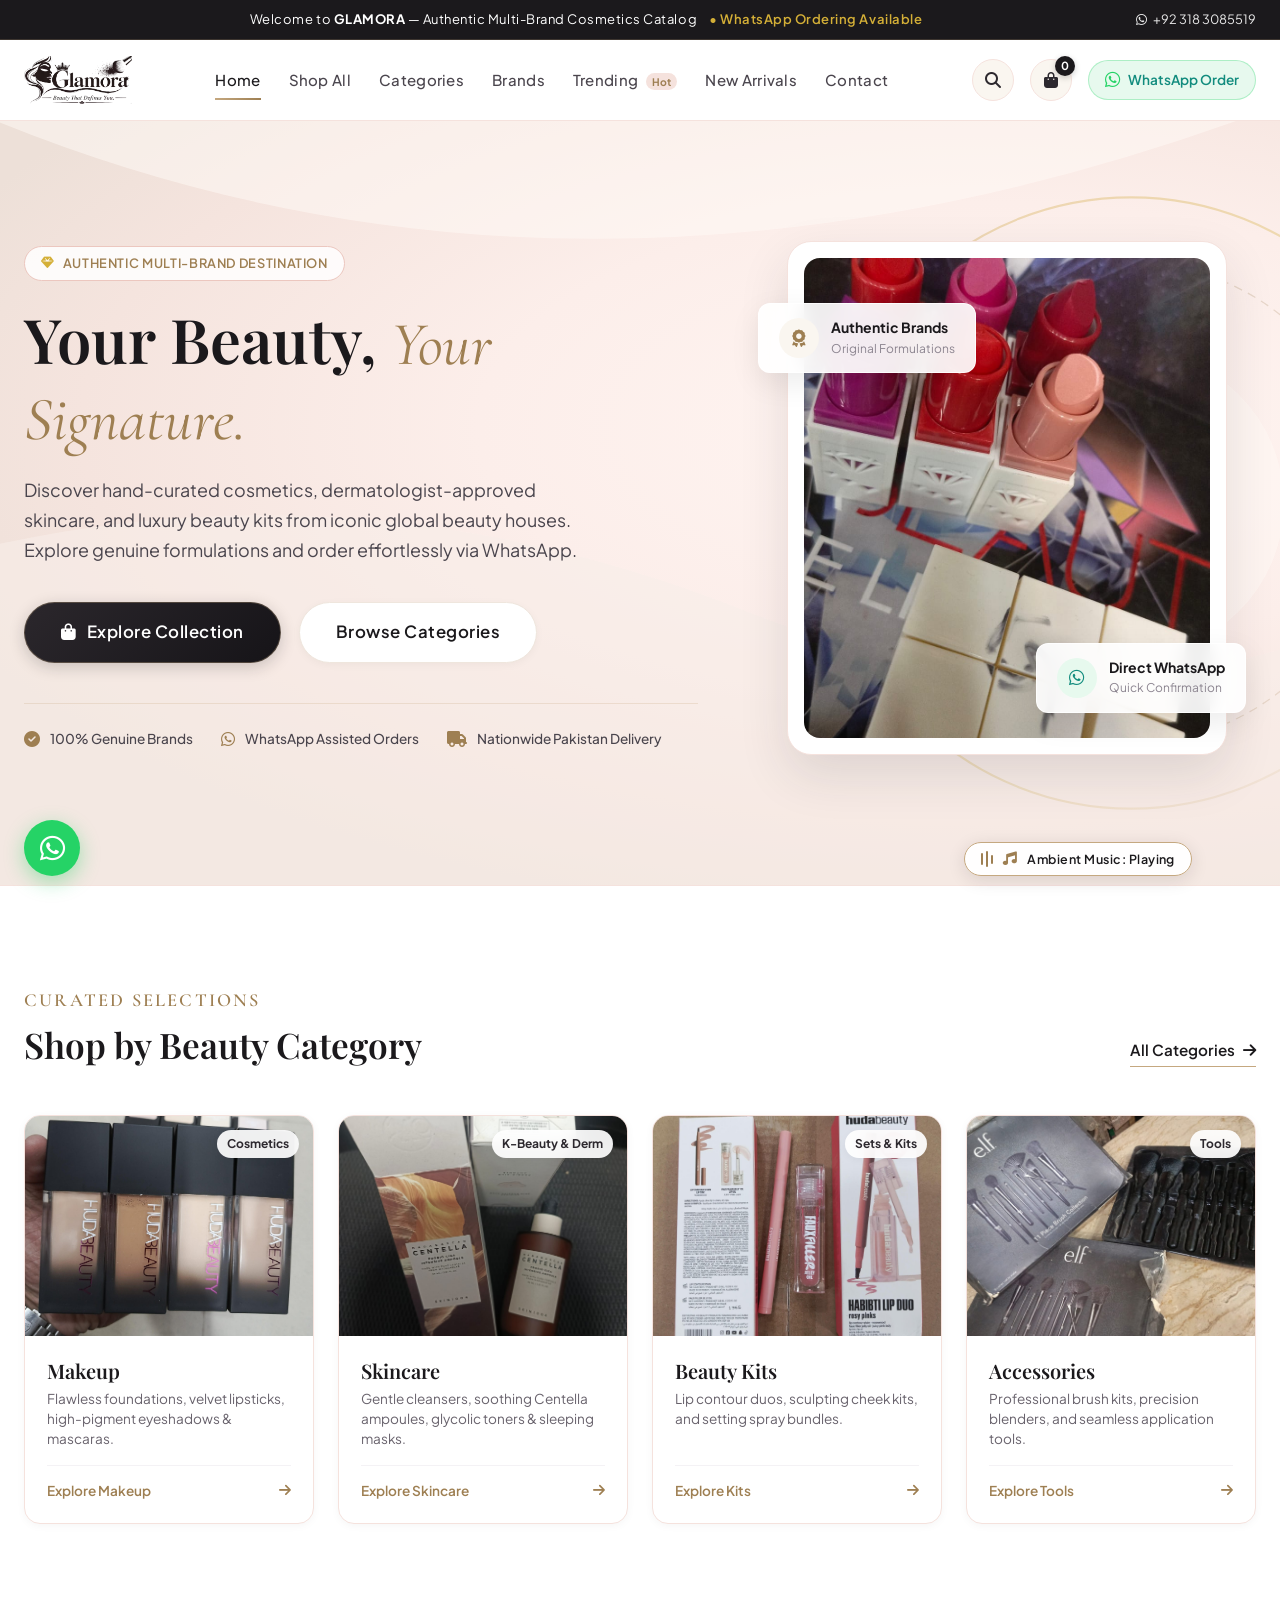
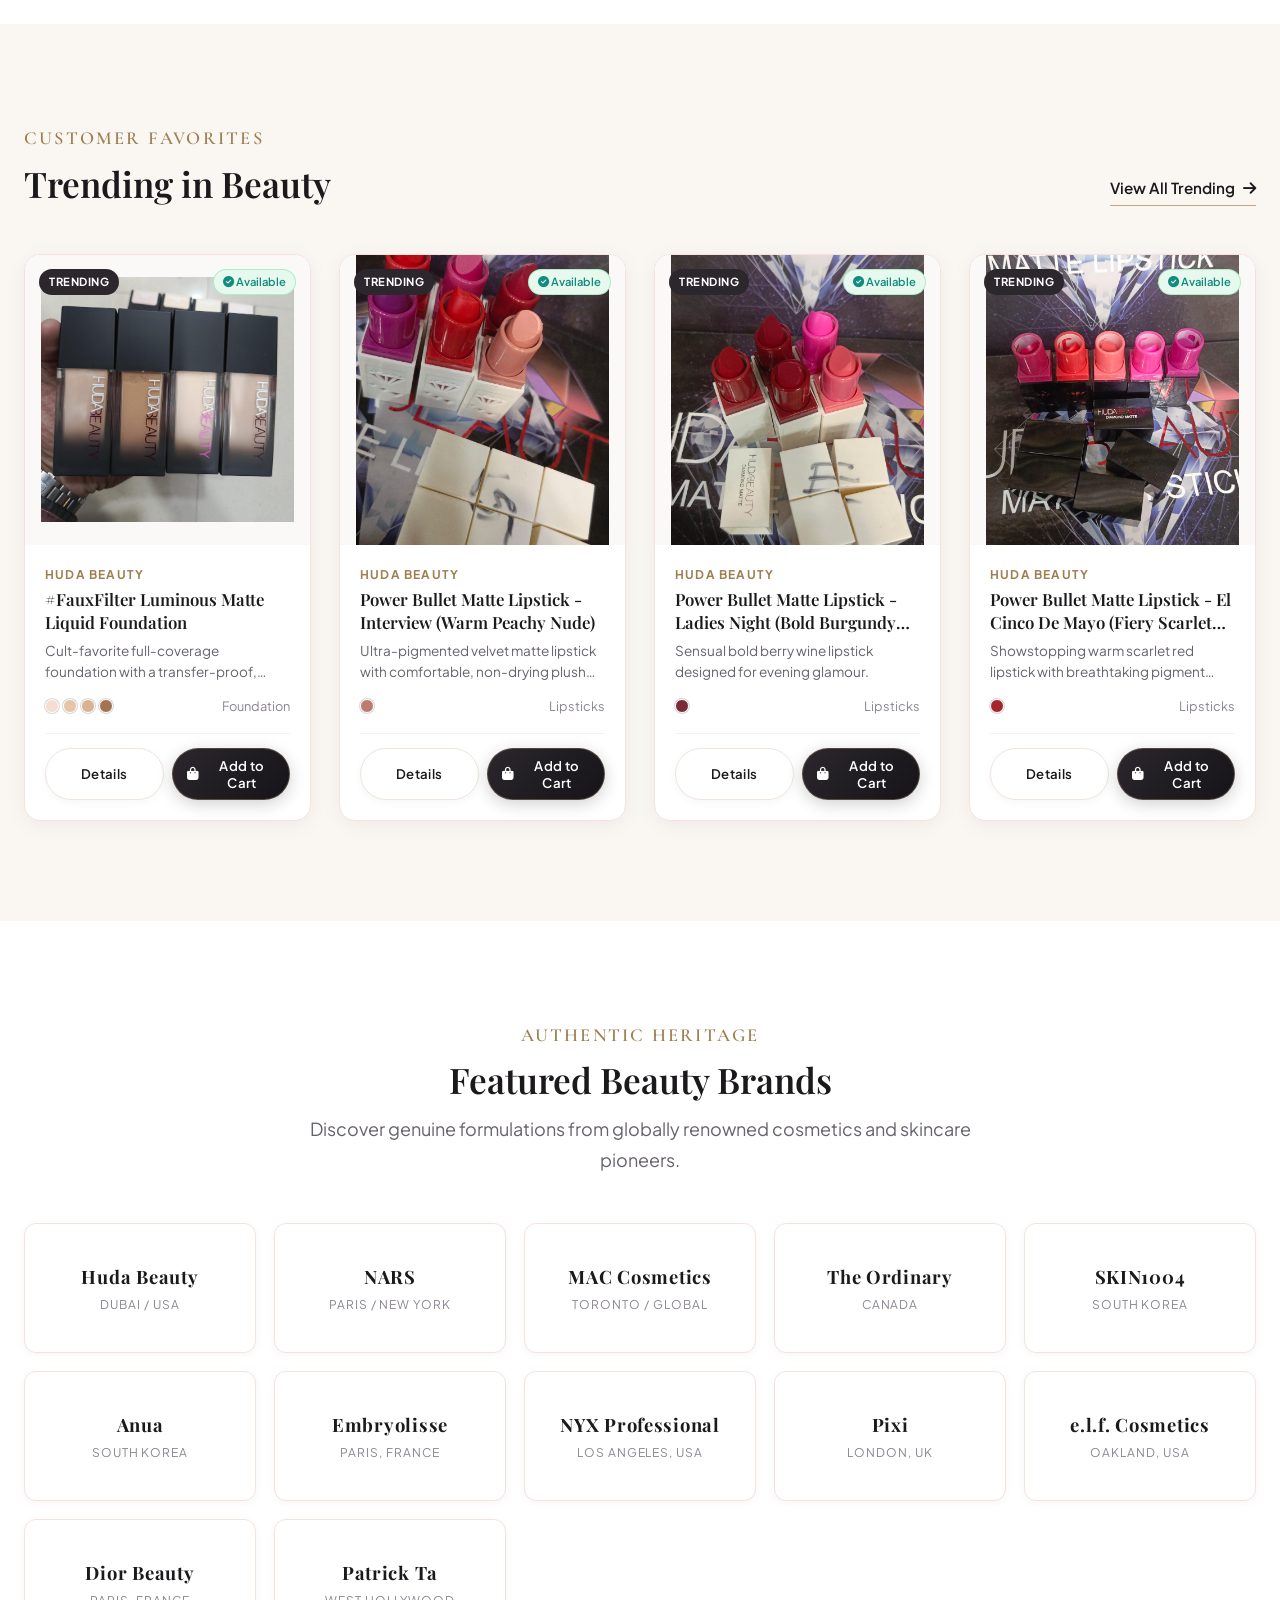
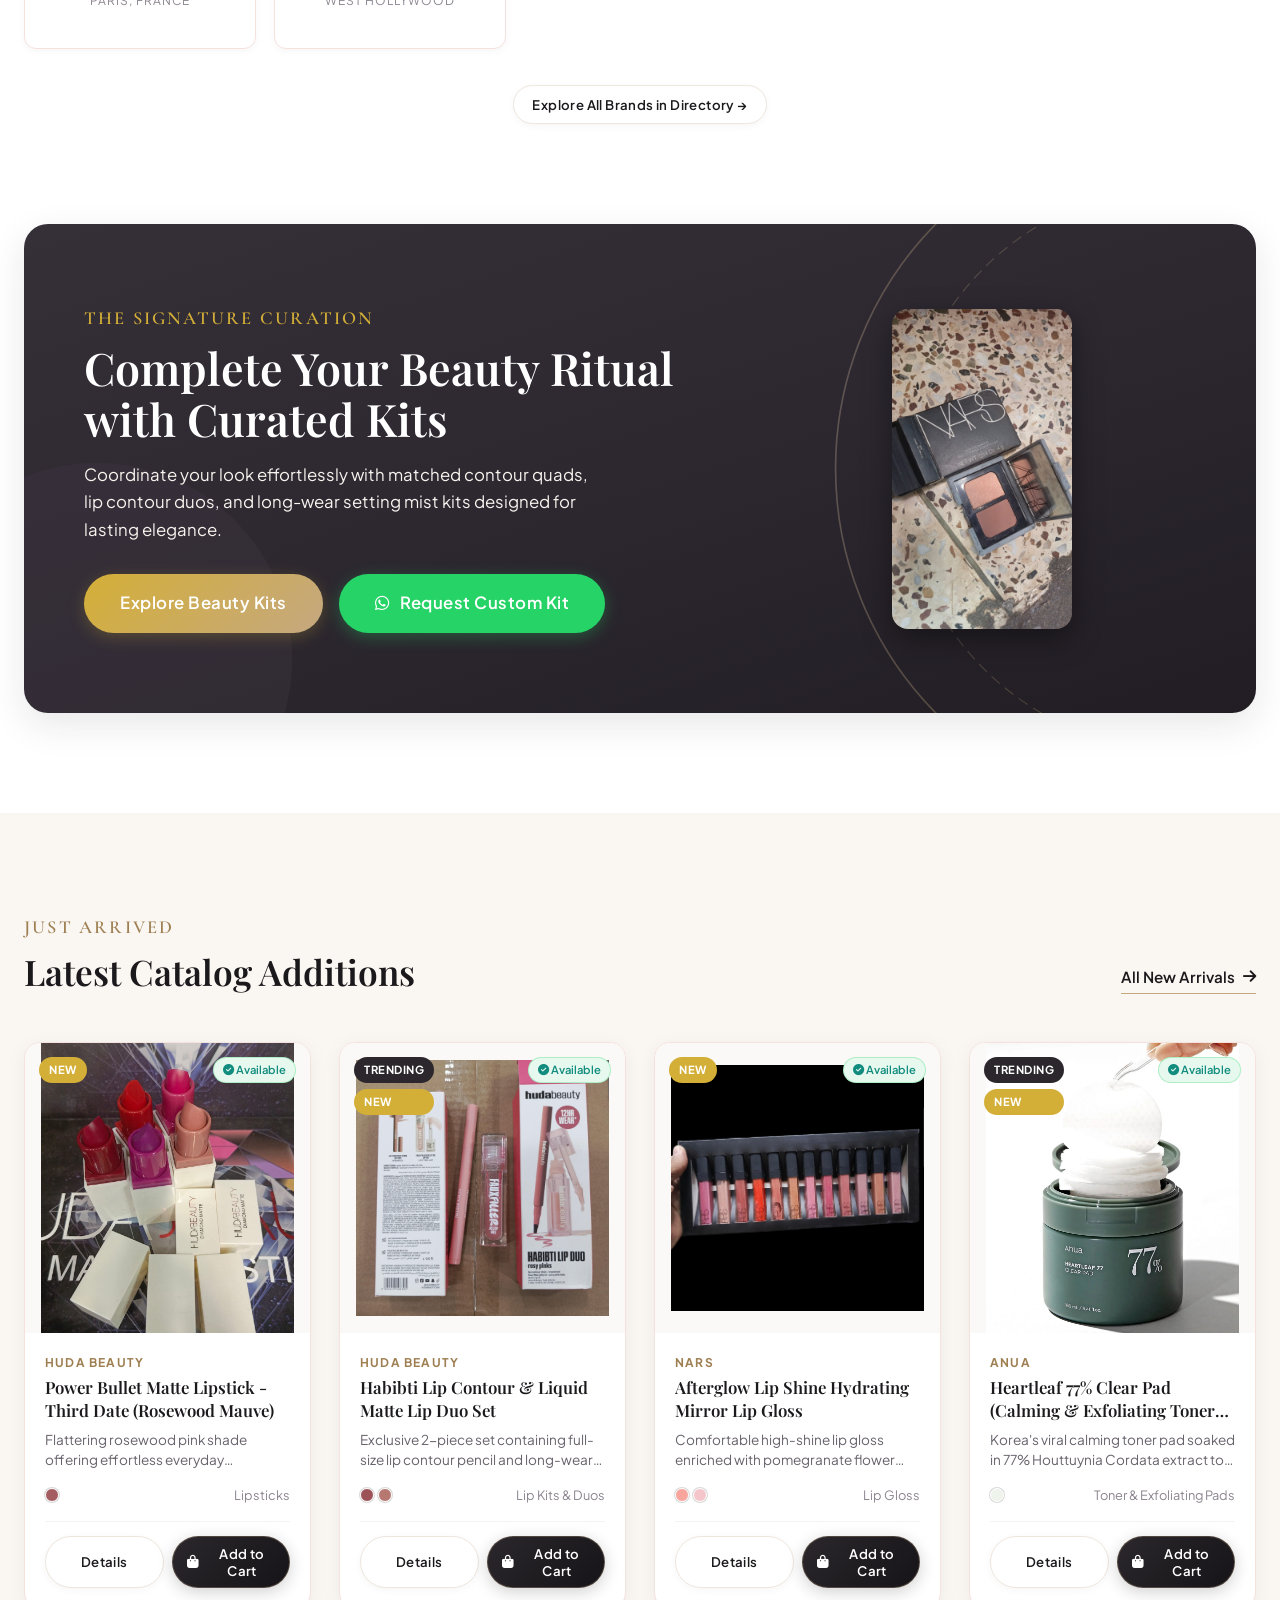
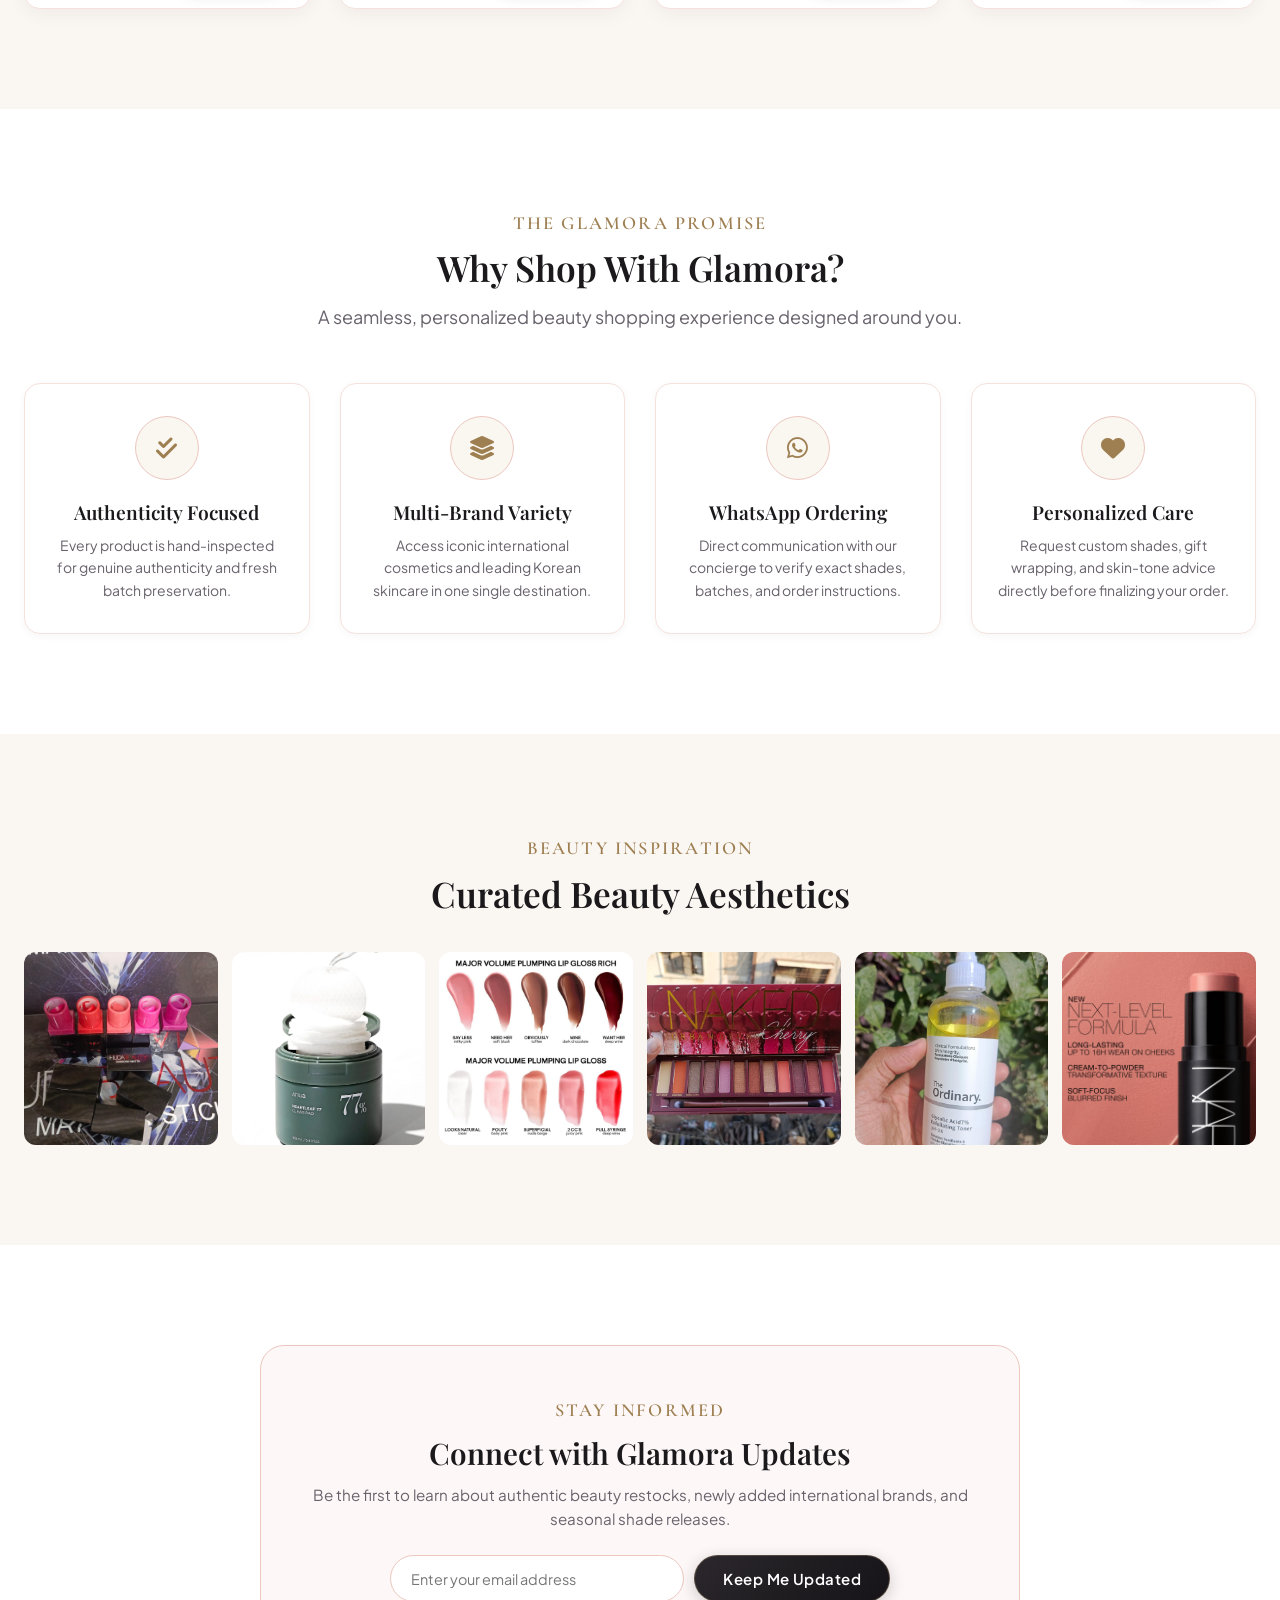
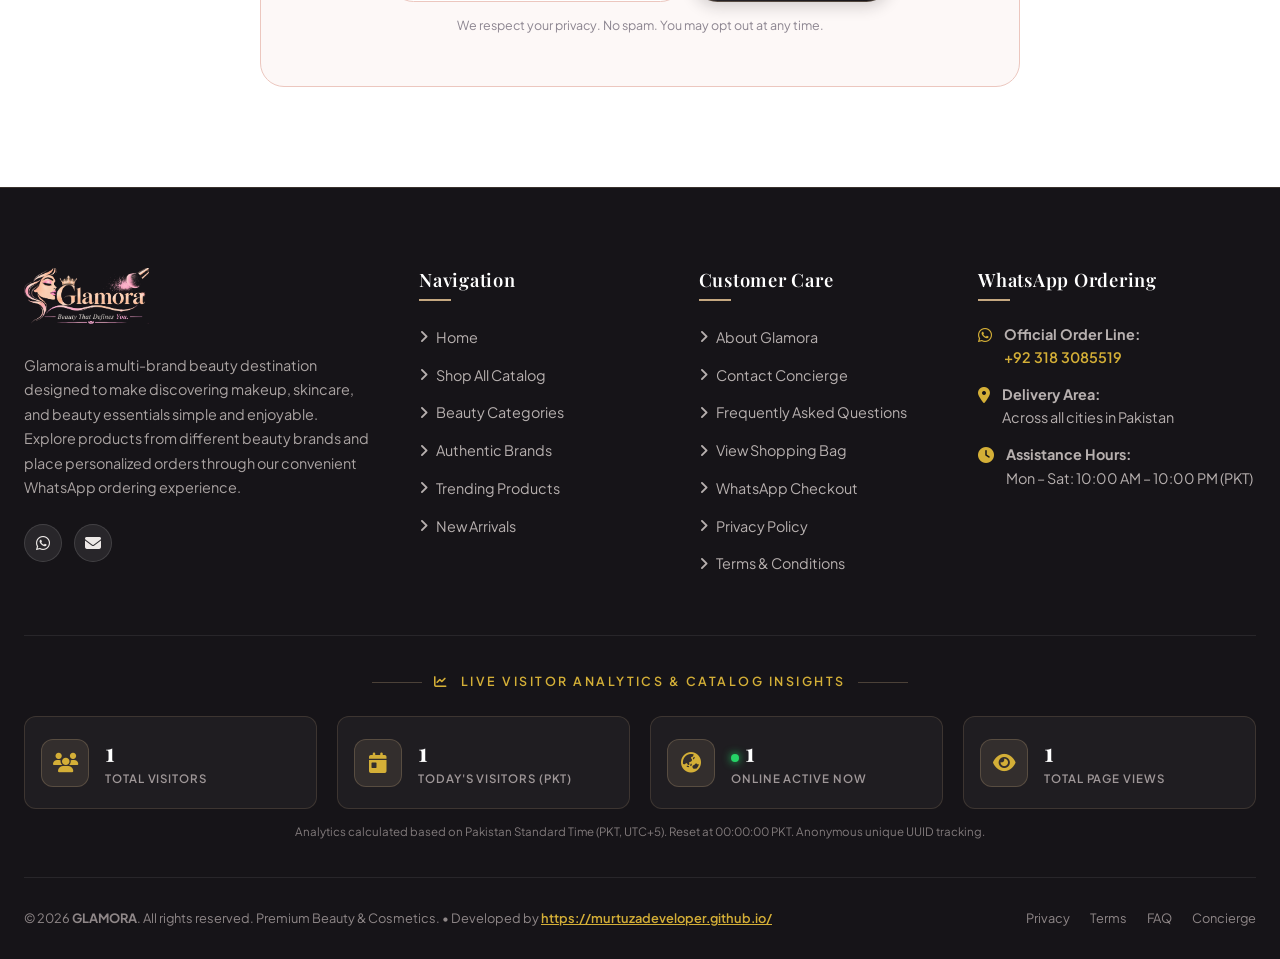
==== commit 4d1e9792: "Set transparent logo colors, adjust sizing, and remove invert filter" ====
--- a/index.html
+++ b/index.html
@@ -47,7 +47,7 @@
     <div class="container header-container">
       <!-- Logo -->
       <a href="index.html" class="site-logo" aria-label="Glamora Home">
-        <img src="assets/logo/glamora-logo.png" alt="Glamora Beauty" onerror="this.style.display='none'; document.getElementById('logo-fallback').style.display='flex';">
+        <img src="assets/logo/glamora-logo-dark.png" alt="Glamora Beauty" onerror="this.style.display='none'; document.getElementById('logo-fallback').style.display='flex';">
         <div id="logo-fallback" class="logo-fallback-text" style="display: none;">
           <span class="brand-name">GLAMORA</span>
           <span class="brand-tagline">Cosmetics</span>
@@ -491,7 +491,7 @@
         <!-- Col 1: Brand Info -->
         <div class="footer-brand-col">
           <a href="index.html" class="footer-logo">
-            <img src="assets/logo/glamora-logo.png" alt="Glamora Beauty">
+            <img src="assets/logo/glamora-logo-light.png" alt="Glamora Beauty">
           </a>
           <p class="footer-about-text">
             Glamora is a multi-brand beauty destination designed to make discovering makeup, skincare, and beauty essentials simple and enjoyable. Explore products from different beauty brands and place personalized orders through our convenient WhatsApp ordering experience.
--- a/css/style.css
+++ b/css/style.css
@@ -1458,13 +1458,15 @@
 
 .footer-brand-col .footer-logo {
   display: inline-block;
-  margin-bottom: 20px;
+  margin-bottom: 22px;
 }
 
 .footer-brand-col .footer-logo img {
-  height: 52px;
+  height: 56px;
   width: auto;
-  filter: brightness(0) invert(1);
+  max-width: 220px;
+  object-fit: contain;
+  display: block;
 }
 
 .footer-about-text {
